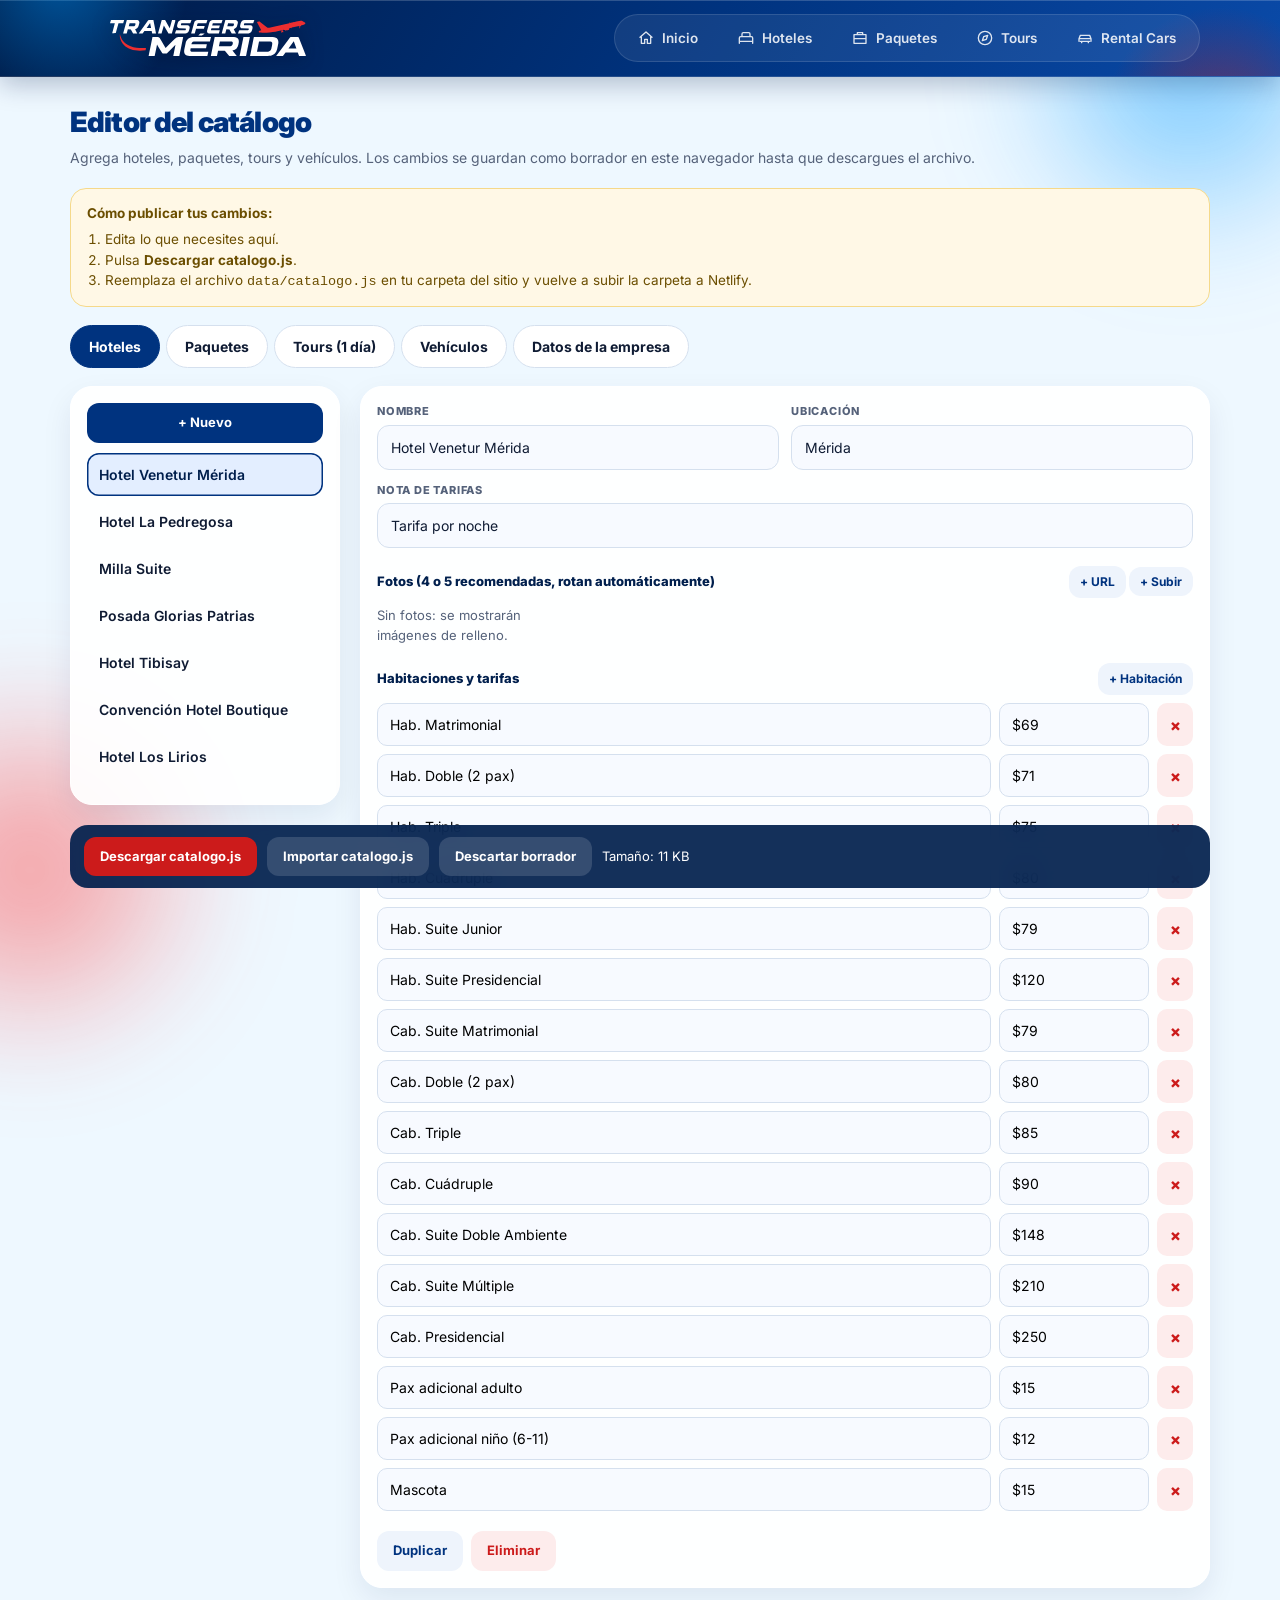
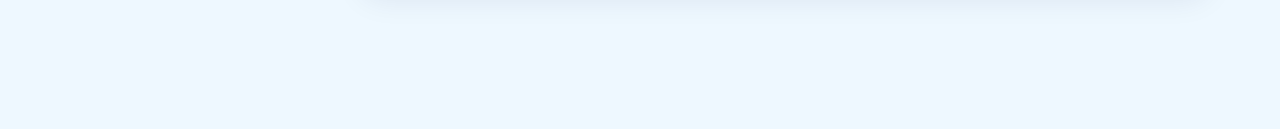
==== admin/index.html @ a08ebf4c "Sitio TransfersMérida" ====
<!doctype html><html lang="es"><head><meta charset="utf-8"><meta name="viewport" content="width=device-width,initial-scale=1"><meta name="robots" content="noindex,nofollow"><title>Editor del catálogo · TransfersMérida</title>
<link href="https://fonts.googleapis.com/css2?family=Inter:wght@400;500;600;700;800;900&display=swap" rel="stylesheet"><link rel="stylesheet" href="../assets/app.css"><link rel="stylesheet" href="../assets/header.css">
<style>
.ad{max-width:1180px;margin:0 auto;padding:24px 20px 60px}
.ad h1{font-size:28px;font-weight:900;letter-spacing:-.03em;color:var(--blue);margin:0 0 4px}.ad .sub{color:var(--desc);margin:0 0 20px;font-size:14px}
.tabs{display:flex;gap:6px;flex-wrap:wrap;margin-bottom:18px}
.tabs button{padding:10px 18px;border-radius:99px;font-weight:700;font-size:14px;background:#fff;border:1.5px solid var(--line);transition:.2s}.tabs button.on{background:var(--blue);color:#fff;border-color:var(--blue)}
.lay{display:grid;grid-template-columns:270px 1fr;gap:20px;align-items:start}
@media(max-width:820px){.lay{grid-template-columns:1fr}}
.pan{background:rgba(255,255,255,.92);border:1px solid #fff;border-radius:22px;padding:16px;box-shadow:0 12px 30px rgba(0,30,80,.08)}
.lst{display:flex;flex-direction:column;gap:4px;max-height:60vh;overflow:auto;margin:10px 0}
.lst button{text-align:left;padding:11px 12px;border-radius:12px;font-weight:600;font-size:14px;transition:.15s}.lst button:hover{background:#eef4fc}.lst button.on{background:#e3eeff;box-shadow:inset 0 0 0 1.5px var(--blue);color:var(--blue-dark)}
.b2{padding:10px 16px;border-radius:12px;font-weight:700;font-size:13px;background:#eef4fc;color:var(--blue);transition:.15s}.b2:hover{background:var(--blue);color:#fff}.b2.pri{background:var(--blue);color:#fff}.b2.pri:hover{background:var(--blue-dark)}.b2.red{background:#fdecec;color:var(--red)}.b2.red:hover{background:var(--red);color:#fff}.b2.sm{padding:7px 11px;font-size:12px}
.f{display:flex;flex-direction:column;gap:5px;margin-bottom:12px}.f label{font-size:11px;font-weight:800;letter-spacing:.8px;text-transform:uppercase;color:var(--desc)}
.f input,.f textarea{font:inherit;font-size:14px;padding:11px 13px;border-radius:12px;border:1.5px solid var(--line);background:#f7faff;color:var(--ink);outline:none;width:100%;transition:.2s}.f input:focus,.f textarea:focus{border-color:var(--blue);background:#fff;box-shadow:0 0 0 4px rgba(0,51,127,.12)}
.two{display:grid;grid-template-columns:1fr 1fr;gap:12px}
.sec{font-size:13px;font-weight:800;color:var(--blue-dark);margin:18px 0 8px;display:flex;justify-content:space-between;align-items:center}
.ph-list{display:grid;grid-template-columns:repeat(auto-fill,minmax(130px,1fr));gap:10px;margin-bottom:10px}
.ph-i{position:relative;aspect-ratio:4/3;border-radius:12px;overflow:hidden;background:#dbe6f5}.ph-i img{width:100%;height:100%;object-fit:cover}
.ph-i .t{position:absolute;inset:auto 0 0;display:flex;justify-content:center;gap:4px;padding:5px;background:linear-gradient(transparent,rgba(0,15,40,.75))}
.ph-i .t button{width:26px;height:26px;border-radius:8px;background:rgba(255,255,255,.9);font-weight:800;font-size:13px}.ph-i .t button:hover{background:var(--red);color:#fff}
.rm{display:grid;grid-template-columns:1fr 150px 36px;gap:8px;margin-bottom:8px}.rm input{font:inherit;font-size:14px;padding:10px 12px;border-radius:10px;border:1.5px solid var(--line);background:#f7faff;outline:none;min-width:0}.rm input:focus{border-color:var(--blue);background:#fff}
.rm button{border-radius:10px;background:#fdecec;color:var(--red);font-weight:800}.rm button:hover{background:var(--red);color:#fff}
.bar{position:sticky;bottom:12px;margin-top:20px;display:flex;gap:10px;flex-wrap:wrap;align-items:center;background:rgba(0,31,77,.92);backdrop-filter:blur(14px);padding:12px 14px;border-radius:18px;color:#fff;font-size:13px;z-index:20}
.bar .b2{background:rgba(255,255,255,.14);color:#fff}.bar .b2:hover{background:#fff;color:var(--blue)}.bar .b2.pri{background:var(--red)}.bar .b2.pri:hover{background:#fff;color:var(--red)}
.help{background:#fff8e6;border:1px solid #f5d98a;border-radius:16px;padding:14px 16px;font-size:13.5px;color:#6b4e00;margin-bottom:18px}.help ol{margin:6px 0 0 18px;padding:0}
.toast{position:fixed;left:50%;bottom:90px;transform:translate(-50%,20px);background:var(--blue-dark);color:#fff;padding:12px 20px;border-radius:14px;font-weight:600;font-size:14px;opacity:0;transition:.3s;z-index:200;pointer-events:none}.toast.on{opacity:1;transform:translate(-50%,0)}
</style></head><body data-page="admin">
<script src="../data/catalogo.js"></script><script src="../assets/header.js"></script><script src="../assets/app.js"></script>
<script>
document.addEventListener("DOMContentLoaded",()=>{
const $=(s,r=document)=>r.querySelector(s),$$=(s,r=document)=>[...r.querySelectorAll(s)];
const esc=s=>String(s==null?"":s).replace(/[&<>"]/g,c=>({'&':'&amp;','<':'&lt;','>':'&gt;','"':'&quot;'}[c]));
document.body.prepend(TM_renderHeader("admin","../"));
let data=JSON.parse(localStorage.getItem("tm_draft")||"null")||JSON.parse(JSON.stringify(TM.D));
data.config=Object.assign({wa:"584125805433",rif:"",rtn:"",ttt:""},data.config||{});
["hoteles","paquetes","tours","autos"].forEach(k=>data[k]=data[k]||[]);
let tab="hoteles",sel=0;const NAMES={hoteles:"Hoteles",paquetes:"Paquetes",tours:"Tours (1 día)",autos:"Vehículos",config:"Datos de la empresa"};
const save=()=>{try{localStorage.setItem("tm_draft",JSON.stringify(data))}catch(e){toast("Borrador demasiado grande para guardarse en el navegador; descarga el archivo.")}};
function toast(t){const e=$(".toast");e.textContent=t;e.classList.add("on");clearTimeout(e._t);e._t=setTimeout(()=>e.classList.remove("on"),2600)}
const root=document.createElement("div");root.className="ad";document.body.append(root);
document.body.insertAdjacentHTML("beforeend",'<div class="toast"></div>');
function draw(){
 root.innerHTML=`<h1>Editor del catálogo</h1><p class="sub">Agrega hoteles, paquetes, tours y vehículos. Los cambios se guardan como borrador en este navegador hasta que descargues el archivo.</p>
 <div class="help"><b>Cómo publicar tus cambios:</b><ol><li>Edita lo que necesites aquí.</li><li>Pulsa <b>Descargar catalogo.js</b>.</li><li>Reemplaza el archivo <code>data/catalogo.js</code> en tu carpeta del sitio y vuelve a subir la carpeta a Netlify.</li></ol></div>
 <div class="tabs">${["hoteles","paquetes","tours","autos","config"].map(k=>`<button data-t="${k}" class="${k===tab?"on":""}">${NAMES[k]}</button>`).join("")}</div><div id="body"></div>
 <div class="bar"><button class="b2 pri" id="dl">Descargar catalogo.js</button><label class="b2" style="cursor:pointer">Importar catalogo.js<input type="file" id="imp" accept=".js,.json" hidden></label><button class="b2" id="rst">Descartar borrador</button><span id="sz"></span></div>`;
 $$(".tabs button").forEach(b=>b.onclick=()=>{tab=b.dataset.t;sel=0;draw()});
 tab==="config"?cfg():list();
 $("#dl").onclick=()=>{const txt="window.TM_DATA = "+JSON.stringify(data,null,1)+";\n";const a=document.createElement("a");a.href=URL.createObjectURL(new Blob([txt],{type:"text/javascript"}));a.download="catalogo.js";a.click();toast("Descargado. Reemplaza data/catalogo.js y sube el sitio.")};
 $("#imp").onchange=e=>{const f=e.target.files[0];if(!f)return;f.text().then(t=>{try{const m=t.match(/=\s*([\s\S]*?);?\s*$/);data=JSON.parse(m[1]);save();draw();toast("Importado")}catch(x){toast("Archivo no válido")}})};
 $("#rst").onclick=()=>{if(confirm("¿Descartar el borrador y volver al catálogo publicado?")){localStorage.removeItem("tm_draft");data=JSON.parse(JSON.stringify(TM.D));data.config=Object.assign({},data.config);draw()}};
 const kb=Math.round(JSON.stringify(data).length/1024);$("#sz").textContent=`Tamaño: ${kb} KB`;
}
function cfg(){
 const c=data.config;data.info=data.info||{};
 $("#body").innerHTML=`<div class="pan"><div class="two"><div class="f"><label>RIF</label><input data-c="rif" value="${esc(c.rif)}"></div><div class="f"><label>Registro Turístico Nacional (RTN)</label><input data-c="rtn" value="${esc(c.rtn)}"></div><div class="f"><label>Licencia de turismo</label><input data-c="ttt" value="${esc(c.ttt)}"></div><div class="f"><label>WhatsApp (con código de país, sin +)</label><input data-c="wa" value="${esc(c.wa)}"></div></div></div>
 ${["paquetes","tours","autos"].map(k=>`<div class="pan" style="margin-top:16px"><div class="sec" style="margin-top:0"><span>Información al pie de ${k==="paquetes"?"Paquetes":k==="tours"?"Tours":"Vehículos"}</span><button class="b2 sm" data-ai="${k}">+ Punto</button></div><div class="f"><label>Título</label><input data-it="${k}" value="${esc((data.info[k]||{}).title)}"></div><div id="inf-${k}"></div></div>`).join("")}`;
 $$("[data-c]").forEach(i=>i.oninput=()=>{c[i.dataset.c]=i.value;save()});
 ["paquetes","tours","autos"].forEach(k=>{data.info[k]=data.info[k]||{eyebrow:"Información",title:"",items:[]};const add=rowsEd($("#inf-"+k),data.info[k].items,["Título","Texto"],true);$(`[data-ai=${k}]`).onclick=add;$(`[data-it=${k}]`).oninput=e=>{data.info[k].title=e.target.value;save()}});
}
function list(){
 const L=data[tab];if(sel>=L.length)sel=Math.max(0,L.length-1);
 $("#body").innerHTML=`<div class="lay"><div class="pan"><button class="b2 pri" id="new" style="width:100%">+ Nuevo</button><div class="lst">${L.map((x,i)=>`<button data-i="${i}" class="${i===sel?"on":""}">${esc(x.name||"(sin nombre)")}</button>`).join("")||'<span style="color:var(--desc);font-size:13px">Aún no hay elementos.</span>'}</div></div><div class="pan" id="ed"></div></div>`;
 $("#new").onclick=()=>{const id="n"+Date.now();L.push(tab==="hoteles"?{id,name:"Nuevo hotel",loc:"Mérida",note:"Tarifa por noche",photos:[],rooms:[["Habitación matrimonial","$00"]]}:tab==="tours"?{id,name:"Nuevo tour",loc:"Mérida · 1 día",sub:"",pp:0,inc:[],photos:[]}:tab==="paquetes"?{id,name:"Nuevo paquete",loc:"3 días · 2 noches",sub:"",inc:[],acts:[],photos:[],matrix:[{hotel:"Hotel",p:[null,null],g3:[null,null],g4:[null,null]}]}:{id,name:"Nuevo vehículo",loc:"",rate:50,regular:60,max:1,inc:[],specs:[["Motor",""]],photos:[]});sel=L.length-1;save();list()};
 $$(".lst button").forEach(b=>b.onclick=()=>{sel=+b.dataset.i;list()});
 if(L[sel])edit(L[sel],L);else $("#ed").innerHTML='<p style="color:var(--desc)">Crea el primer elemento con “+ Nuevo”.</p>';
}
function rowsEd(host,arr,ph,wide){
 const draw=()=>{host.innerHTML=arr.map((r,i)=>`<div class="rm" style="grid-template-columns:${wide?"180px 1fr":"1fr 150px"} 36px"><input data-r="${i}" data-c="0" value="${esc(r[0])}" placeholder="${ph[0]}"><input data-r="${i}" data-c="1" value="${esc(r[1])}" placeholder="${ph[1]}"><button data-d="${i}" title="Quitar">×</button></div>`).join("");
  $$("[data-r]",host).forEach(i=>i.oninput=()=>{arr[+i.dataset.r][+i.dataset.c]=i.value;save()});$$("[data-d]",host).forEach(b=>b.onclick=()=>{arr.splice(+b.dataset.d,1);save();draw()})};
 draw();return()=>{arr.push(["",""]);save();draw()};
}
function edit(it,L){
 const h=tab==="hoteles",t=tab==="paquetes",dt=tab==="tours",a=tab==="autos";
 $("#ed").innerHTML=`<div class="two"><div class="f"><label>Nombre</label><input data-k="name" value="${esc(it.name)}"></div><div class="f"><label>${a?"Tipo / capacidad":t?"Duración":dt?"Lugar / duración":"Ubicación"}</label><input data-k="loc" value="${esc(it.loc)}"></div></div>
 ${h?`<div class="f"><label>Nota de tarifas</label><input data-k="note" value="${esc(it.note)}"></div>`:""}
 ${dt?`<div class="f"><label>Descripción corta</label><input data-k="sub" value="${esc(it.sub)}"></div><div class="f"><label>Precio por persona ($) — solo si no usas tarifas por grupo</label><input data-n="pp" type="number" value="${it.pp||0}"></div><div class="two"><div class="f"><label>Guía exclusivo (+$, 0 = no)</label><input data-n="guide" type="number" value="${it.guide||0}"></div><div class="f"><label>Anticipación mínima (días)</label><input data-n="minDays" type="number" value="${it.minDays||0}"></div></div><div class="f"><label>% de reserva</label><input data-n="deposit" type="number" value="${it.deposit||0}"></div><div class="f"><label>Itinerario (una línea por parada)</label><textarea data-k="acts" rows="4">${esc((it.acts||[]).join("\n"))}</textarea></div><div class="sec"><span>Tarifa total por grupo (personas → $)</span><button class="b2 sm" id="addt">+ Fila</button></div><div id="tl"></div><div class="f"><label>Incluye (una línea por elemento)</label><textarea data-k="inc" rows="4">${esc((it.inc||[]).join("\n"))}</textarea></div>`:""}
 ${t?`<div class="f"><label>Descripción corta</label><input data-k="sub" value="${esc(it.sub)}"></div><div class="f"><label>Incluye (una línea por elemento)</label><textarea data-k="inc" rows="4">${esc((it.inc||[]).join("\n"))}</textarea></div><div class="f"><label>Actividades (una línea por elemento)</label><textarea data-k="acts" rows="4">${esc((it.acts||[]).join("\n"))}</textarea></div>`:""}
 ${a?`<div class="two"><div class="f"><label>Precio promocional por día ($)</label><input data-n="rate" type="number" value="${it.rate||0}"></div><div class="f"><label>Precio regular por día ($, opcional)</label><input data-n="regular" type="number" value="${it.regular||0}"></div></div><div class="f"><label>Unidades disponibles</label><input data-n="max" type="number" min="1" value="${it.max||1}"></div>`:""}
 <div class="sec"><span>Fotos (4 o 5 recomendadas, rotan automáticamente)</span><span><button class="b2 sm" id="addurl">+ URL</button> <label class="b2 sm" style="cursor:pointer">+ Subir<input type="file" id="up" accept="image/*" multiple hidden></label></span></div><div class="ph-list" id="pl"></div>
 ${h?`<div class="sec"><span>Habitaciones y tarifas</span><button class="b2 sm" id="addr">+ Habitación</button></div><div id="rl"></div>`:""}
 ${a?`<div class="sec"><span>Ficha técnica</span><button class="b2 sm" id="addr">+ Dato</button></div><div id="rl"></div>`:""}
 ${t?`<div class="sec"><span>Precios por hotel (USD; deja vacío = “bajo consulta”)</span><button class="b2 sm" id="addm">+ Hotel</button></div><div style="font-size:11.5px;color:var(--desc);margin-bottom:8px">Columnas: 2 pers. baja · 2 pers. alta · 3 pers. baja · 3 pers. alta · 4 pers. baja · 4 pers. alta</div><div id="ml" style="overflow:auto"></div>`:""}
 <div style="display:flex;gap:8px;margin-top:20px"><button class="b2" id="dup">Duplicar</button><button class="b2 red" id="del">Eliminar</button></div>`;
 $$("[data-k]").forEach(i=>i.oninput=()=>{const k=i.dataset.k;it[k]=(k==="inc"||k==="acts")?i.value.split("\n").map(s=>s.trim()).filter(Boolean):i.value;save();if(k==="name")$(".lst .on").textContent=i.value||"(sin nombre)"});
 $$("[data-n]").forEach(i=>i.oninput=()=>{it[i.dataset.n]=parseFloat(i.value)||0;save()});
 const pl=()=>{it.photos=it.photos||[];$("#pl").innerHTML=it.photos.map((p,i)=>`<div class="ph-i"><img src="${esc(p)}" alt=""><div class="t"><button data-m="-1" data-i="${i}" title="Mover">←</button><button data-m="1" data-i="${i}" title="Mover">→</button><button data-x="${i}" title="Quitar">×</button></div></div>`).join("")||'<span style="color:var(--desc);font-size:13px">Sin fotos: se mostrarán imágenes de relleno.</span>';
  $$("[data-m]").forEach(b=>b.onclick=()=>{const i=+b.dataset.i,j=i+ +b.dataset.m;if(j<0||j>=it.photos.length)return;[it.photos[i],it.photos[j]]=[it.photos[j],it.photos[i]];save();pl()});
  $$("[data-x]").forEach(b=>b.onclick=()=>{it.photos.splice(+b.dataset.x,1);save();pl()})};
 pl();
 $("#addurl").onclick=()=>{const u=prompt("Pega la URL de la imagen:");if(u){(it.photos=it.photos||[]).push(u.trim());save();pl()}};
 $("#up").onchange=async e=>{for(const f of e.target.files){const d=await shrink(f);(it.photos=it.photos||[]).push(d)}save();pl();toast("Fotos agregadas (se optimizan a 1200 px)")};
 if(h)$("#addr").onclick=rowsEd($("#rl"),it.rooms,["Habitación","$00"]);
 if(a)$("#addr").onclick=rowsEd($("#rl"),it.specs=it.specs||[],["Dato","Valor"]);
 if(t){const KEYS=[["p",0],["p",1],["g3",0],["g3",1],["g4",0],["g4",1]];
  const ml=()=>{$("#ml").innerHTML='<div style="min-width:640px">'+it.matrix.map((r,i)=>`<div class="rm" style="grid-template-columns:150px repeat(6,62px) 36px"><input data-h="${i}" value="${esc(r.hotel)}" placeholder="Hotel">${KEYS.map(([g,j],n)=>`<input data-v="${i}" data-n="${n}" type="number" value="${(r[g]||[])[j]==null?"":r[g][j]}">`).join("")}<button data-d="${i}">×</button></div>`).join("")+'</div>';
   $$("[data-h]").forEach(x=>x.oninput=()=>{it.matrix[+x.dataset.h].hotel=x.value;save()});
   $$("[data-v]").forEach(x=>x.oninput=()=>{const r=it.matrix[+x.dataset.v],[g,j]=KEYS[+x.dataset.n];r[g]=r[g]||[null,null];r[g][j]=x.value===""?null:parseFloat(x.value);save()});
   $$("#ml [data-d]").forEach(b=>b.onclick=()=>{it.matrix.splice(+b.dataset.d,1);save();ml()})};ml();
  $("#addm").onclick=()=>{it.matrix.push({hotel:"",p:[null,null],g3:[null,null],g4:[null,null]});save();ml()}}
 if(dt){const arr=Object.entries(it.tiers||{}).map(([k,v])=>[k,String(v)]);const sync=()=>{it.tiers={};arr.forEach(([k,v])=>{if(k!==""&&v!=="")it.tiers[k]=parseFloat(v)});save()};const add=rowsEd($("#tl"),arr,["Personas","Precio $"]);const w=add;$("#addt").onclick=()=>{w();};$("#tl").addEventListener("input",sync);$("#tl").addEventListener("click",()=>setTimeout(sync,0))}
 $("#dup").onclick=()=>{const c=JSON.parse(JSON.stringify(it));c.id="n"+Date.now();c.name+=" (copia)";L.splice(sel+1,0,c);sel++;save();list()};
 $("#del").onclick=()=>{if(confirm("¿Eliminar “"+it.name+"”?")){L.splice(sel,1);sel=0;save();list()}};
}
function shrink(f){return new Promise(res=>{const r=new FileReader();r.onload=()=>{const im=new Image();im.onload=()=>{const s=Math.min(1,1200/Math.max(im.width,im.height)),c=document.createElement("canvas");c.width=im.width*s;c.height=im.height*s;c.getContext("2d").drawImage(im,0,0,c.width,c.height);res(c.toDataURL("image/jpeg",.78))};im.src=r.result};r.readAsDataURL(f)})}
draw();
});
</script></body></html>
---- assets/app.css ----
:root{--blue:#00337F;--blue-dark:#001F4D;--blue-mid:#002966;--red:#CC1B1B;--gold:#F5A623;--ink:#0f1b33;--desc:#55627a;--bg:#eef8ff;--line:#d5e0ee;--wa:#1faa59;--r:22px;--ease:cubic-bezier(.22,.8,.24,1)}
*{box-sizing:border-box;-webkit-tap-highlight-color:transparent;scrollbar-width:thin;scrollbar-color:#9db4d6 transparent}
::-webkit-scrollbar{width:8px;height:8px}::-webkit-scrollbar-thumb{background:#9db4d6;border-radius:8px}::-webkit-scrollbar-track{background:transparent}
html,body{margin:0}
body{font-family:'Inter',-apple-system,BlinkMacSystemFont,"Segoe UI",Roboto,Arial,sans-serif;background:var(--bg);color:var(--ink);-webkit-font-smoothing:antialiased;min-height:100vh;overflow-x:hidden;line-height:1.5}
body::before,body::after{content:"";position:fixed;z-index:-1;border-radius:50%;filter:blur(50px);opacity:.55;pointer-events:none}
body::before{width:420px;height:420px;top:-140px;right:-120px;background:radial-gradient(circle,#009aff,transparent 67%)}
body::after{width:420px;height:420px;bottom:-180px;left:-180px;background:radial-gradient(circle,#ff3b3b,transparent 68%)}
.texture{position:fixed;inset:0;z-index:-1;opacity:.1;background-image:radial-gradient(#4f5f71 .55px,transparent .55px);background-size:6px 6px;mix-blend-mode:multiply;pointer-events:none}
button{font:inherit;color:inherit;cursor:pointer;border:0;background:none;padding:0}
:focus-visible{outline:3px solid rgba(0,98,207,.55);outline-offset:2px;border-radius:10px}
/* hero */
main{max-width:1120px;margin:0 auto;padding:28px 20px 72px}
.hero{position:relative;overflow:hidden;border-radius:30px;background:linear-gradient(135deg,var(--blue-dark),var(--blue) 60%,#0a4aa8);color:#fff;padding:52px 28px 46px;text-align:center;box-shadow:0 24px 50px rgba(0,31,77,.28);margin-bottom:30px}
.hero::before{content:"";position:absolute;width:340px;height:340px;right:-80px;top:-120px;border-radius:50%;background:radial-gradient(circle,rgba(0,154,255,.55),transparent 68%)}
.hero::after{content:"";position:absolute;width:320px;height:320px;left:-100px;bottom:-160px;border-radius:50%;background:radial-gradient(circle,rgba(204,27,27,.5),transparent 68%)}
.hero>*{position:relative;z-index:1}
.eyebrow{display:inline-flex;align-items:center;gap:8px;background:var(--red);border:1px solid rgba(255,255,255,.25);color:#fff;font-size:12px;font-weight:700;letter-spacing:1px;text-transform:uppercase;padding:7px 16px;border-radius:999px;margin-bottom:18px;box-shadow:0 4px 14px rgba(204,27,27,.35)}
.hero h1{font-size:clamp(28px,5.2vw,46px);font-weight:900;letter-spacing:-.035em;line-height:1.05;margin:0 0 12px;color:#fff}
.hero p{margin:0 auto;max-width:560px;color:rgba(255,255,255,.88);font-size:16px}
.search{margin:26px auto 0;max-width:420px;position:relative}
.search input{width:100%;font:inherit;font-size:15px;padding:14px 18px 14px 46px;border-radius:16px;border:1px solid rgba(255,255,255,.35);background:rgba(255,255,255,.95);color:var(--ink);outline:none;transition:box-shadow .2s}
.search input:focus{box-shadow:0 0 0 4px rgba(255,255,255,.3)}
.search svg{position:absolute;left:16px;top:50%;transform:translateY(-50%);width:20px;height:20px;stroke:var(--blue);fill:none;stroke-width:2;stroke-linecap:round;stroke-linejoin:round}
/* grid + cards */
.grid{display:grid;grid-template-columns:repeat(auto-fill,minmax(min(100%,310px),1fr));gap:24px}
.card{position:relative;background:rgba(255,255,255,.92);border:1px solid #fff;border-radius:var(--r);overflow:hidden;box-shadow:0 12px 30px rgba(0,30,80,.09);display:flex;flex-direction:column;transition:transform .35s var(--ease),box-shadow .35s var(--ease);animation:cardIn .6s var(--ease) both;animation-delay:var(--d,0ms)}
@keyframes cardIn{from{opacity:0;transform:translateY(14px)}to{opacity:1;transform:none}}
.card:hover{box-shadow:0 20px 44px rgba(0,30,80,.16)}
.slider{position:relative;aspect-ratio:16/10;background:#c8ddf5;overflow:hidden;touch-action:pan-y;user-select:none}
.sl{position:absolute;inset:0;opacity:0;transition:opacity 1s ease;pointer-events:none}.sl.on{opacity:1}
.sl img{width:100%;height:100%;object-fit:cover;display:block}
.ph{width:100%;height:100%;display:grid;place-items:center;color:#fff;position:relative}
.ph svg{width:54px;height:54px;stroke:#fff;fill:none;stroke-width:1.6;stroke-linecap:round;stroke-linejoin:round;opacity:.9}
.ph small{position:absolute;bottom:12px;left:0;right:0;text-align:center;font-size:11px;font-weight:600;letter-spacing:.5px;opacity:.85}
.ph.p0{background:linear-gradient(135deg,#00337F,#2a79d6)}.ph.p1{background:linear-gradient(135deg,#0a4aa8,#009aff)}.ph.p2{background:linear-gradient(135deg,#001F4D,#00337F)}.ph.p3{background:linear-gradient(135deg,#7a1010,#CC1B1B)}
.slider::after{content:"";position:absolute;inset:auto 0 0;height:46%;background:linear-gradient(transparent,rgba(0,15,40,.55));pointer-events:none}
.dots{position:absolute;bottom:12px;left:0;right:0;display:flex;justify-content:center;gap:6px;z-index:3}
.dots button{width:7px;height:7px;border-radius:99px;background:rgba(255,255,255,.55);transition:width .35s var(--ease),background .3s}
.dots button.on{width:20px;background:#fff}
.arw{position:absolute;top:50%;transform:translateY(-50%);width:36px;height:36px;border-radius:50%;background:rgba(0,20,50,.45);backdrop-filter:blur(8px);display:grid;place-items:center;z-index:3;opacity:0;transition:opacity .25s,background .2s}
.arw:hover{background:rgba(0,20,50,.7)}.slider:hover .arw{opacity:1}.arw.l{left:10px}.arw.r{right:10px}
.arw svg{width:18px;height:18px;stroke:#fff;fill:none;stroke-width:2.4;stroke-linecap:round;stroke-linejoin:round}
.badge{position:absolute;top:12px;left:12px;z-index:3;background:var(--red);color:#fff;font-size:12px;font-weight:800;padding:6px 12px;border-radius:99px;box-shadow:0 4px 12px rgba(204,27,27,.4)}
.body{padding:20px 20px 22px;display:flex;flex-direction:column;gap:14px;flex:1}
.loc{font-size:11px;font-weight:800;letter-spacing:1.2px;text-transform:uppercase;color:var(--red)}
.card h2{font-size:22px;font-weight:800;letter-spacing:-.025em;margin:2px 0 0;color:var(--blue-dark);line-height:1.15}
.note{font-size:12.5px;color:var(--desc)}
.rows{display:flex;flex-direction:column}
.row{display:flex;justify-content:space-between;align-items:center;gap:12px;padding:10px 12px;border-radius:12px;font-size:14px;text-align:left;width:100%;transition:background .2s,box-shadow .2s}
.row+.row{margin-top:2px}
.row:hover{background:#eef4fc}
.row b{color:var(--blue);font-weight:800;white-space:nowrap}
.row.sel{background:#e3eeff;box-shadow:inset 0 0 0 1.5px var(--blue)}
.row.sel span::before{content:"";display:inline-block;width:8px;height:8px;border-radius:50%;background:var(--red);margin-right:8px}
.more{display:grid;grid-template-rows:0fr;transition:grid-template-rows .45s var(--ease)}.more.open{grid-template-rows:1fr}.more>div{overflow:hidden}
.toggle{align-self:flex-start;color:var(--red);font-weight:700;font-size:13px;padding:6px 10px;margin-left:2px;border-radius:10px;display:flex;gap:6px;align-items:center}
.toggle:hover{background:#fdecec}.toggle svg{width:14px;height:14px;stroke:currentColor;fill:none;stroke-width:2.6;transition:transform .35s var(--ease)}.toggle.open svg{transform:rotate(180deg)}
.price{font-size:26px;font-weight:900;color:var(--blue);letter-spacing:-.03em}
.tags{display:flex;flex-wrap:wrap;gap:6px}.tags span{background:#e8f0fb;color:var(--blue);font-size:12px;font-weight:600;padding:6px 11px;border-radius:99px}
/* custom fields */
.flds{display:grid;grid-template-columns:1fr 1fr;gap:8px;margin-top:auto;padding-top:4px}
.fld{background:#f3f7fc;border:1.5px solid var(--line);border-radius:14px;padding:9px 12px;text-align:left;display:flex;flex-direction:column;gap:1px;transition:border-color .2s,background .2s,box-shadow .2s;min-height:54px}
.fld:hover{background:#fff;border-color:#9db4d6}.fld.act{background:#fff;border-color:var(--blue);box-shadow:0 0 0 4px rgba(0,51,127,.12)}
.fld.err{border-color:var(--red);animation:shake .4s}
.fld label,.fld .lb{font-size:10.5px;font-weight:800;letter-spacing:.8px;text-transform:uppercase;color:var(--desc);pointer-events:none}
.fld .v{font-size:14.5px;font-weight:700;color:var(--ink)}.fld .v.empty{color:#8b97ab;font-weight:600}
.stp{cursor:default;justify-content:center}
.stp .ct{display:flex;align-items:center;justify-content:space-between}
.stp .ct button{width:30px;height:30px;border-radius:50%;background:#fff;border:1.5px solid var(--line);display:grid;place-items:center;transition:background .15s,transform .1s,border-color .2s}
.stp .ct button:hover{background:var(--blue);border-color:var(--blue)}.stp .ct button:hover svg{stroke:#fff}.stp .ct button:active{transform:scale(.88)}
.stp svg{width:14px;height:14px;stroke:var(--blue);fill:none;stroke-width:2.6;stroke-linecap:round}
.stp .n{font-size:16px;font-weight:800;min-width:24px;text-align:center}
.nts{grid-column:1/-1;font-size:12.5px;color:var(--blue);font-weight:700;margin:-2px 2px 0;min-height:0}
@keyframes shake{25%{transform:translateX(-4px)}75%{transform:translateX(4px)}}
.btn{display:flex;align-items:center;justify-content:center;gap:10px;background:var(--wa);color:#fff;font-weight:700;font-size:15px;padding:15px;border-radius:15px;box-shadow:0 8px 18px rgba(31,170,89,.32);transition:transform .12s,box-shadow .2s,filter .2s;width:100%}
.btn:hover{filter:brightness(1.06);box-shadow:0 10px 22px rgba(31,170,89,.4)}.btn:active{transform:scale(.97)}
.btn svg{width:20px;height:20px;fill:#fff}
.empty-msg{grid-column:1/-1;text-align:center;color:var(--desc);padding:40px}
/* datepicker */
.scrim{position:fixed;inset:0;background:rgba(0,15,40,.4);backdrop-filter:blur(3px);z-index:90;opacity:0;pointer-events:none;transition:opacity .25s}.scrim.on{opacity:1;pointer-events:auto}
.dp{position:fixed;z-index:100;width:326px;max-width:calc(100vw - 20px);background:rgba(255,255,255,.97);backdrop-filter:blur(20px);border-radius:22px;box-shadow:0 24px 60px rgba(0,20,60,.3),0 0 0 1px rgba(0,51,127,.08);padding:16px;opacity:0;transform:translateY(8px) scale(.97);transform-origin:top left;pointer-events:none;transition:opacity .22s,transform .3s var(--ease)}
.dp.on{opacity:1;transform:none;pointer-events:auto}
.dp-h{display:flex;align-items:center;justify-content:space-between;margin-bottom:10px}
.dp-h strong{font-size:15px;font-weight:800;text-transform:capitalize;letter-spacing:-.01em;color:var(--blue-dark)}
.dp-h button{width:34px;height:34px;border-radius:50%;display:grid;place-items:center;background:#eef4fc;transition:background .2s}.dp-h button:hover{background:var(--blue)}.dp-h button:hover svg{stroke:#fff}.dp-h button:disabled{opacity:.3;pointer-events:none}
.dp-h svg{width:16px;height:16px;stroke:var(--blue);fill:none;stroke-width:2.6;stroke-linecap:round;stroke-linejoin:round}
.dp-g{display:grid;grid-template-columns:repeat(7,1fr);row-gap:2px}
.dp-g .wd{font-size:11px;font-weight:700;color:var(--desc);text-align:center;padding:6px 0}
.dp-g button{height:40px;font-size:14px;font-weight:600;position:relative;transition:background .15s,color .15s;border-radius:0;z-index:0}
.dp-g button::before{content:"";position:absolute;inset:2px;border-radius:50%;z-index:-1;transition:background .15s}
.dp-g button:hover:not(:disabled)::before{background:#e3eeff}
.dp-g button:disabled{color:#c2cbd8;cursor:not-allowed}
.dp-g button.today{color:var(--red);font-weight:800}
.dp-g button.rng{background:#e3eeff}
.dp-g button.s,.dp-g button.e{color:#fff;font-weight:800}.dp-g button.s::before,.dp-g button.e::before{background:var(--blue)}
.dp-g button.s.rng2{background:linear-gradient(90deg,transparent 50%,#e3eeff 50%)}.dp-g button.e.rng2{background:linear-gradient(270deg,transparent 50%,#e3eeff 50%)}
.dp-f{display:flex;align-items:center;justify-content:space-between;gap:10px;margin-top:12px;padding-top:12px;border-top:1px solid var(--line)}
.dp-f span{font-size:12.5px;color:var(--desc);font-weight:600}
.dp-f .acts{display:flex;gap:8px}
.dp-f button{font-size:13px;font-weight:700;padding:9px 16px;border-radius:12px}
.dp-f .clr{color:var(--desc)}.dp-f .clr:hover{background:#eef4fc}.dp-f .ok{background:var(--blue);color:#fff}.dp-f .ok:hover{background:var(--blue-dark)}
@media(max-width:640px){.dp{left:0!important;right:0;bottom:0;top:auto!important;width:100%;max-width:none;border-radius:26px 26px 0 0;padding:20px 18px calc(20px + env(safe-area-inset-bottom));transform:translateY(100%);transform-origin:bottom}.dp.on{transform:none}.dp-g button{height:44px}.hero{padding:40px 20px 36px;border-radius:24px}.grid{grid-template-columns:1fr}}
@media(prefers-reduced-transparency:reduce){.dp{backdrop-filter:none;background:#001f4d}.dp{background:#fff}}

/* alineación y componentes nuevos */
.eyebrow,.badge,.toggle,.btn,.tags span{line-height:1.2}
.badge{display:inline-flex;align-items:center}
.slider[data-n="1"] .dots,.slider[data-n="1"] .arw{display:none}
.price s{font-size:16px;font-weight:600;color:#8b97ab;margin-right:8px;letter-spacing:0}
.price small{font-size:13px;font-weight:600;color:var(--desc);letter-spacing:0}
.save{display:inline-block;align-self:flex-start;background:#e6f6ec;color:#12733d;font-weight:700;font-size:12.5px;padding:5px 11px;border-radius:99px;margin-top:-6px}
.specs{display:grid;grid-template-columns:1fr 1fr;gap:6px}
.specs div{background:#f3f7fc;border-radius:12px;padding:9px 12px;display:flex;flex-direction:column;gap:1px}
.specs span{font-size:10.5px;font-weight:800;letter-spacing:.8px;text-transform:uppercase;color:var(--desc)}.specs b{font-size:13.5px;color:var(--blue-dark);font-weight:700}
.chks{list-style:none;margin:0;padding:0;display:flex;flex-direction:column;gap:8px;font-size:14px}
.chks li{display:flex;gap:10px;align-items:flex-start}.chks li svg{flex:none;width:18px;height:18px;margin-top:1px;padding:3px;border-radius:50%;background:#e3eeff;stroke:var(--blue);fill:none;stroke-width:3.4;stroke-linecap:round;stroke-linejoin:round}
.acts-t{font-size:11px;font-weight:800;letter-spacing:1px;text-transform:uppercase;color:var(--red);margin:6px 0 8px}
.chks.acts{padding-bottom:6px}
.seg{display:grid;grid-template-columns:1fr 1fr;gap:4px;background:#e8eef7;border-radius:14px;padding:4px}
.seg button{padding:10px 8px;border-radius:11px;font-size:13px;font-weight:700;color:var(--desc);transition:background .25s,color .25s,box-shadow .25s}
.seg button.on{background:#fff;color:var(--blue);box-shadow:0 2px 8px rgba(0,30,80,.14)}
.fld.dd{cursor:pointer}.fld.dd::after{content:"";position:absolute;right:14px;top:50%;width:8px;height:8px;margin-top:-6px;border-right:2px solid var(--blue);border-bottom:2px solid var(--blue);transform:rotate(45deg);transition:transform .25s}
.fld.dd{position:relative;padding-right:34px}.fld.dd.act::after{transform:rotate(-135deg);margin-top:-2px}
.est{background:linear-gradient(135deg,#eef4fc,#e3eeff);border:1px solid #d3e2f7;border-radius:16px;padding:14px 16px;display:flex;flex-direction:column;gap:2px;min-height:64px;justify-content:center}
.est-empty{font-size:13px;color:var(--desc);font-weight:600;text-align:center}
.est-l{font-size:11px;font-weight:800;letter-spacing:.8px;text-transform:uppercase;color:var(--desc)}
.est-v{font-size:30px;font-weight:900;letter-spacing:-.03em;color:var(--blue);line-height:1.1}
.est-s{font-size:12.5px;color:var(--desc);font-weight:600}.est-s b{color:var(--red)}.est s{opacity:.7}
.chk{display:flex;align-items:center;gap:12px;font-size:13.5px;font-weight:600;color:var(--ink);cursor:pointer;padding:10px 12px;border-radius:14px;background:#f3f7fc;border:1.5px solid transparent;transition:background .2s,border-color .2s;user-select:none}
.chk:hover{background:#eaf1fb}.chk:has(input:checked){background:#e6f6ec;border-color:#9bd9b4}.chk:has(input:focus-visible){outline:3px solid rgba(0,98,207,.55);outline-offset:2px}
.chk input{position:absolute;opacity:0;pointer-events:none}
.chk .box{flex:none;width:22px;height:22px;border-radius:7px;border:2px solid #9db4d6;background:#fff;display:grid;place-items:center;transition:background .2s,border-color .2s,transform .2s var(--ease)}
.chk .box svg{width:14px;height:14px;stroke:#fff;fill:none;stroke-width:3.6;stroke-linecap:round;stroke-linejoin:round;transform:scale(0);transition:transform .25s var(--ease)}
.chk input:checked+.box{background:#1faa59;border-color:#1faa59;transform:scale(1.06)}.chk input:checked+.box svg{transform:scale(1)}
.ddp{position:fixed;z-index:100;max-height:300px;overflow:auto;background:rgba(255,255,255,.98);backdrop-filter:blur(20px);border-radius:16px;padding:6px;box-shadow:0 20px 50px rgba(0,20,60,.28),0 0 0 1px rgba(0,51,127,.08);opacity:0;pointer-events:none;transform:translateY(6px) scale(.98);transition:opacity .2s,transform .28s var(--ease)}
.ddp.on{opacity:1;pointer-events:auto;transform:none}
.ddi{display:flex;width:100%;justify-content:space-between;align-items:center;gap:10px;padding:12px 14px;border-radius:11px;font-size:14px;font-weight:600;text-align:left;transition:background .15s}.ddi:hover{background:#eef4fc}
.ddi svg{width:16px;height:16px;stroke:var(--red);fill:none;stroke-width:3;stroke-linecap:round;stroke-linejoin:round;opacity:0}.ddi.sel{color:var(--blue);font-weight:800}.ddi.sel svg{opacity:1}
@media(max-width:640px){.ddp{left:0!important;right:0;bottom:0;top:auto!important;width:100%!important;max-height:60vh;border-radius:24px 24px 0 0;padding:12px 12px calc(14px + env(safe-area-inset-bottom));transform:translateY(100%)}.ddp.on{transform:none}.ddi{padding:15px 14px}}
.info{margin-top:44px}.info-h{text-align:center;margin-bottom:22px}.info-h h2{font-size:clamp(22px,4vw,32px);font-weight:900;letter-spacing:-.03em;color:var(--blue);margin:0 0 6px}.info-h p{color:var(--desc);margin:0 auto;max-width:560px}
.info-g{display:grid;grid-template-columns:repeat(auto-fill,minmax(270px,1fr));gap:14px}
.info-c{background:rgba(255,255,255,.9);border:1px solid #fff;border-radius:18px;padding:18px 20px;box-shadow:0 8px 22px rgba(0,30,80,.07);border-left:4px solid var(--red)}
.info-c h3{margin:0 0 6px;font-size:15px;font-weight:800;color:var(--blue-dark)}.info-c p{margin:0;font-size:13.5px;color:var(--desc);line-height:1.55}

.soon{grid-column:1/-1;text-align:center;background:rgba(255,255,255,.9);border:1px solid #fff;border-radius:24px;padding:48px 24px;box-shadow:0 12px 30px rgba(0,30,80,.09)}.soon h2{font-size:28px;font-weight:900;letter-spacing:-.03em;color:var(--blue);margin:0 0 8px}.soon p{color:var(--desc);margin:0 auto 22px;max-width:420px}

/* diseño adaptable según la cantidad de elementos (imágenes 4:5 vertical, 1080×1350) */
.grid.duo{grid-template-columns:repeat(2,minmax(0,1fr))}
.grid.solo{grid-template-columns:minmax(0,1fr);justify-items:center}
.grid.solo .card{flex-direction:row;align-items:stretch;width:100%;max-width:1040px}
.grid.solo .media{flex:0 0 44%;display:flex;min-width:0}
.grid.solo .slider{flex:1;aspect-ratio:auto;min-height:100%;min-width:0}
.grid.solo .body{flex:1;min-width:0;padding:32px 36px;gap:16px;justify-content:center}
.grid.solo .card h2{font-size:30px;letter-spacing:-.035em}
.grid.solo .price{font-size:36px}
.grid.solo .chks{font-size:14.5px;display:grid;grid-template-columns:1fr 1fr;gap:10px 16px}
.grid.solo .more .chks.acts{grid-template-columns:1fr}
.grid.solo .est-v{font-size:34px}
.grid.solo .badge{font-size:14px;padding:8px 16px;top:18px;left:18px}
@media(max-width:860px){.grid.solo .card{flex-direction:column;align-items:stretch;max-width:460px}.grid.solo .media{flex:none;width:100%;display:block}.grid.solo .slider{flex:none;aspect-ratio:16/10;min-height:0}body[data-page=tours] .grid.solo .slider{aspect-ratio:4/5}.grid.solo .body{padding:22px 20px}.grid.solo .chks{grid-template-columns:1fr}.grid.solo .card h2{font-size:26px}.grid.solo .price{font-size:30px}}
@media(max-width:700px){.grid.duo{grid-template-columns:minmax(0,1fr)}body[data-page=tours] .grid .card{max-width:460px;width:100%;margin:0 auto}}
/* Tours: imágenes verticales 4:5 (1080×1350) */
body[data-page=tours] .slider{aspect-ratio:4/5}
body[data-page=tours] .grid.solo .slider{aspect-ratio:auto}
@media(max-width:860px){body[data-page=tours] .grid.solo .slider{aspect-ratio:4/5}}
.card,.body,.flds{min-width:0}
---- assets/header.css ----
/* TransfersMérida · cabecera compartida (autocontenida) */
.hdr{position:relative;z-index:60;padding:0;font-family:'Inter',-apple-system,BlinkMacSystemFont,"Segoe UI",Roboto,Arial,sans-serif}
.hdr *{box-sizing:border-box}
.hdr-in{width:100%;margin:0;padding:14px max(20px,calc((100% - 1120px)/2)) 14px max(44px,calc((100% - 1120px)/2 + 24px));display:flex;align-items:center;justify-content:space-between;gap:24px;border-radius:0;position:relative;overflow:hidden;
 background:linear-gradient(120deg,#001a45,#00337F 55%,#0a4aa8);border:0;border-bottom:1px solid rgba(255,255,255,.14);box-shadow:0 8px 24px rgba(0,25,70,.25),inset 0 1px 0 rgba(255,255,255,.18)}
.hdr-in::before{content:"";position:absolute;width:260px;height:260px;left:-70px;top:-150px;border-radius:50%;background:radial-gradient(circle,rgba(0,154,255,.45),transparent 70%);pointer-events:none}
.hdr-in::after{content:"";position:absolute;width:240px;height:240px;right:-60px;bottom:-170px;border-radius:50%;background:radial-gradient(circle,rgba(204,27,27,.5),transparent 70%);pointer-events:none}
.hdr-in>*{position:relative;z-index:1}
.hdr .sheen{position:absolute;top:0;bottom:0;left:0;width:34%;z-index:3;pointer-events:none;background:linear-gradient(105deg,transparent,rgba(255,255,255,.16) 45%,rgba(255,255,255,.34) 50%,rgba(255,255,255,.16) 55%,transparent);transform:translateX(-120%) skewX(-18deg);animation:hdrSheen 7s ease-in-out infinite}
@keyframes hdrSheen{0%,58%{transform:translateX(-120%) skewX(-18deg)}88%,100%{transform:translateX(320%) skewX(-18deg)}}
.hdr .logo{display:block;padding:4px 6px;animation:hdrFloat 7s ease-in-out infinite;transform-origin:center}
.hdr .logo img{height:36px;width:auto;display:block;filter:drop-shadow(0 4px 10px rgba(0,10,40,.45))}
@keyframes hdrFloat{0%,50%,100%{transform:translateY(0) rotate(0)}62%{transform:translateY(-4px) rotate(-.6deg) scale(1.02)}76%{transform:translateY(1px)}86%{transform:translateY(-1px)}}
.hdr .menu{align-items:center;display:flex;gap:4px;overflow-x:auto;scrollbar-width:none;padding:5px;border-radius:999px;background:rgba(255,255,255,.07);border:1px solid rgba(255,255,255,.12)}.hdr .menu::-webkit-scrollbar{display:none}
.hdr .menu a{flex:0 0 auto;justify-content:center;display:inline-flex;align-items:center;text-align:center;gap:8px;color:rgba(255,255,255,.86);text-decoration:none;font-size:13.5px;font-weight:600;line-height:1.2;padding:10px 18px;border-radius:999px;white-space:nowrap;position:relative;overflow:hidden;transition:background .25s,color .25s,transform .3s cubic-bezier(.22,.8,.24,1);opacity:0;animation:hdrIn .6s cubic-bezier(.22,.8,.24,1) forwards;animation-delay:calc(var(--i)*70ms + 150ms)}
.hdr .menu a svg{flex:none;width:16px;height:16px;stroke:currentColor;fill:none;stroke-width:2;stroke-linecap:round;stroke-linejoin:round;transition:transform .35s cubic-bezier(.22,.8,.24,1)}
.hdr .menu a::after{content:"";position:absolute;inset:0;background:linear-gradient(105deg,transparent 35%,rgba(255,255,255,.35) 50%,transparent 65%);transform:translateX(-130%);transition:transform .7s cubic-bezier(.22,.8,.24,1)}
.hdr .menu a:hover{background:rgba(255,255,255,.14);color:#fff;transform:translateY(-2px)}.hdr .menu a:hover::after{transform:translateX(130%)}.hdr .menu a:hover svg{transform:scale(1.18) rotate(-6deg)}
.hdr .menu a:active{transform:scale(.96)}
.hdr .menu a[aria-current=page]{background:linear-gradient(135deg,#e02525,#CC1B1B);color:#fff;box-shadow:0 6px 18px rgba(204,27,27,.5),inset 0 1px 0 rgba(255,255,255,.3);animation:hdrIn .6s cubic-bezier(.22,.8,.24,1) forwards,hdrPulse 4.5s ease-in-out infinite;animation-delay:calc(var(--i)*70ms + 150ms),1.5s}
@keyframes hdrIn{from{opacity:0;transform:translateY(-8px)}to{opacity:1;transform:none}}
@keyframes hdrPulse{0%,70%,100%{box-shadow:0 6px 18px rgba(204,27,27,.5),inset 0 1px 0 rgba(255,255,255,.3)}85%{box-shadow:0 6px 26px rgba(255,70,70,.85),0 0 0 6px rgba(204,27,27,.18),inset 0 1px 0 rgba(255,255,255,.3)}}
@media(max-width:700px){.hdr-in{flex-direction:column;align-items:center;padding:14px 16px;gap:10px;border-radius:0}.hdr .logo img{height:32px}.hdr .menu{max-width:100%}.hdr .menu a{padding:9px 14px}}
@media(max-width:520px){.hdr .menu{width:100%;justify-content:flex-start;gap:2px}.hdr .menu a{padding:9px 12px;font-size:12.5px;gap:0}.hdr .menu a svg{display:none}.hdr .menu a:first-child{margin-left:auto}.hdr .menu a:last-child{margin-right:auto}}
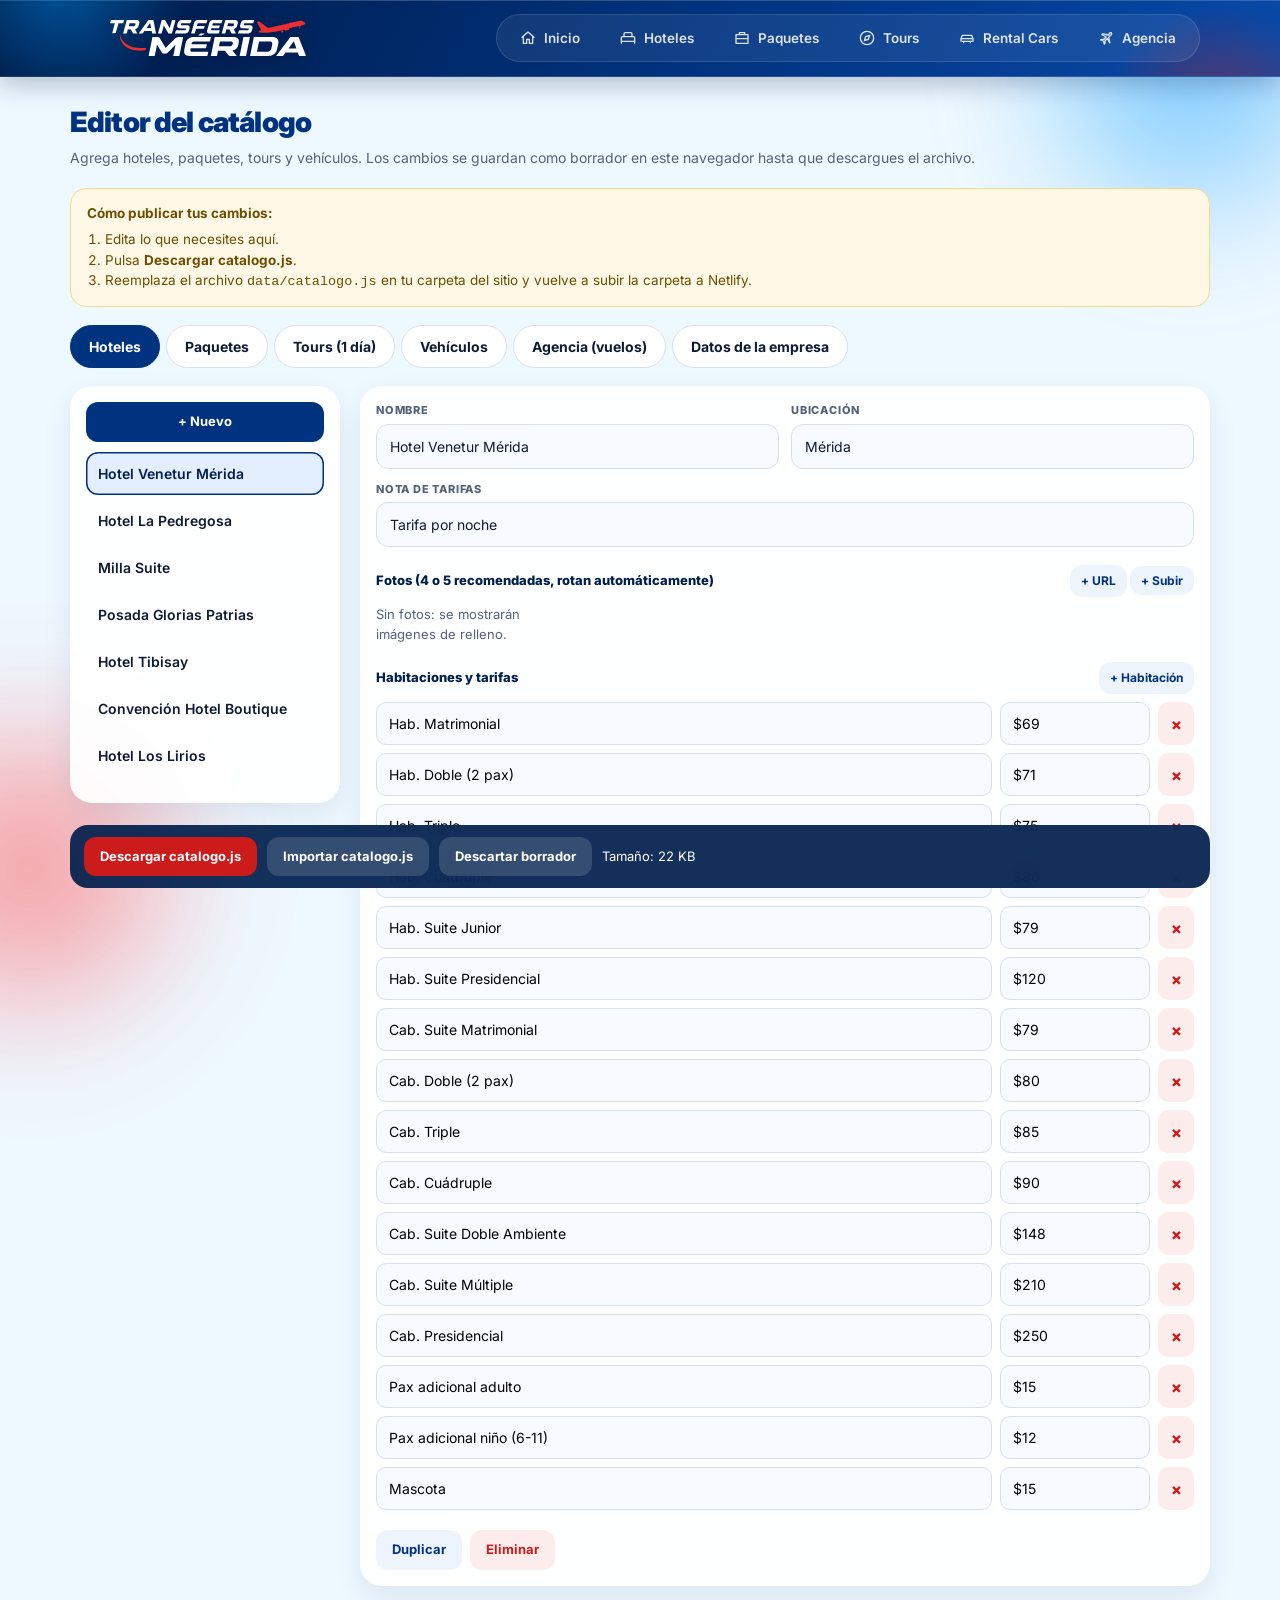
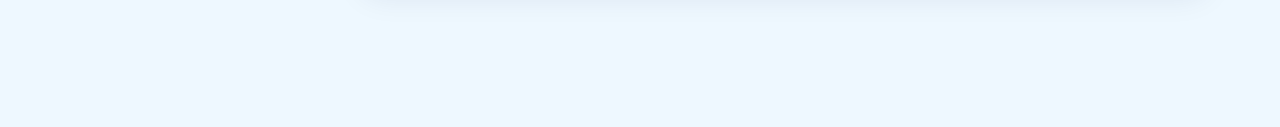
==== commit 610f7dc3: "Sin footer en landing, bordes y admin agencia" ====
--- a/admin/index.html
+++ b/admin/index.html
@@ -7,7 +7,7 @@
 .tabs button{padding:10px 18px;border-radius:99px;font-weight:700;font-size:14px;background:#fff;border:1.5px solid var(--line);transition:.2s}.tabs button.on{background:var(--blue);color:#fff;border-color:var(--blue)}
 .lay{display:grid;grid-template-columns:270px 1fr;gap:20px;align-items:start}
 @media(max-width:820px){.lay{grid-template-columns:1fr}}
-.pan{background:rgba(255,255,255,.92);border:1px solid #fff;border-radius:22px;padding:16px;box-shadow:0 12px 30px rgba(0,30,80,.08)}
+.pan{background:rgba(255,255,255,.92);border:0;border-radius:22px;padding:16px;box-shadow:0 12px 30px rgba(0,30,80,.08)}
 .lst{display:flex;flex-direction:column;gap:4px;max-height:60vh;overflow:auto;margin:10px 0}
 .lst button{text-align:left;padding:11px 12px;border-radius:12px;font-weight:600;font-size:14px;transition:.15s}.lst button:hover{background:#eef4fc}.lst button.on{background:#e3eeff;box-shadow:inset 0 0 0 1.5px var(--blue);color:var(--blue-dark)}
 .b2{padding:10px 16px;border-radius:12px;font-weight:700;font-size:13px;background:#eef4fc;color:var(--blue);transition:.15s}.b2:hover{background:var(--blue);color:#fff}.b2.pri{background:var(--blue);color:#fff}.b2.pri:hover{background:var(--blue-dark)}.b2.red{background:#fdecec;color:var(--red)}.b2.red:hover{background:var(--red);color:#fff}.b2.sm{padding:7px 11px;font-size:12px}
@@ -35,7 +35,8 @@
 let data=JSON.parse(localStorage.getItem("tm_draft")||"null")||JSON.parse(JSON.stringify(TM.D));
 data.config=Object.assign({wa:"584125805433",rif:"",rtn:"",ttt:""},data.config||{});
 ["hoteles","paquetes","tours","autos"].forEach(k=>data[k]=data[k]||[]);
-let tab="hoteles",sel=0;const NAMES={hoteles:"Hoteles",paquetes:"Paquetes",tours:"Tours (1 día)",autos:"Vehículos",config:"Datos de la empresa"};
+data.agencia=data.agencia||{schedule:[],conditions:[]};data.agencia.schedule=data.agencia.schedule||[];data.agencia.conditions=data.agencia.conditions||[];
+let tab="hoteles",sel=0;const NAMES={hoteles:"Hoteles",paquetes:"Paquetes",tours:"Tours (1 día)",autos:"Vehículos",agencia:"Agencia (vuelos)",config:"Datos de la empresa"};
 const save=()=>{try{localStorage.setItem("tm_draft",JSON.stringify(data))}catch(e){toast("Borrador demasiado grande para guardarse en el navegador; descarga el archivo.")}};
 function toast(t){const e=$(".toast");e.textContent=t;e.classList.add("on");clearTimeout(e._t);e._t=setTimeout(()=>e.classList.remove("on"),2600)}
 const root=document.createElement("div");root.className="ad";document.body.append(root);
@@ -43,10 +44,10 @@
 function draw(){
  root.innerHTML=`<h1>Editor del catálogo</h1><p class="sub">Agrega hoteles, paquetes, tours y vehículos. Los cambios se guardan como borrador en este navegador hasta que descargues el archivo.</p>
  <div class="help"><b>Cómo publicar tus cambios:</b><ol><li>Edita lo que necesites aquí.</li><li>Pulsa <b>Descargar catalogo.js</b>.</li><li>Reemplaza el archivo <code>data/catalogo.js</code> en tu carpeta del sitio y vuelve a subir la carpeta a Netlify.</li></ol></div>
- <div class="tabs">${["hoteles","paquetes","tours","autos","config"].map(k=>`<button data-t="${k}" class="${k===tab?"on":""}">${NAMES[k]}</button>`).join("")}</div><div id="body"></div>
+ <div class="tabs">${["hoteles","paquetes","tours","autos","agencia","config"].map(k=>`<button data-t="${k}" class="${k===tab?"on":""}">${NAMES[k]}</button>`).join("")}</div><div id="body"></div>
  <div class="bar"><button class="b2 pri" id="dl">Descargar catalogo.js</button><label class="b2" style="cursor:pointer">Importar catalogo.js<input type="file" id="imp" accept=".js,.json" hidden></label><button class="b2" id="rst">Descartar borrador</button><span id="sz"></span></div>`;
  $$(".tabs button").forEach(b=>b.onclick=()=>{tab=b.dataset.t;sel=0;draw()});
- tab==="config"?cfg():list();
+ tab==="config"?cfg():tab==="agencia"?ag():list();
  $("#dl").onclick=()=>{const txt="window.TM_DATA = "+JSON.stringify(data,null,1)+";\n";const a=document.createElement("a");a.href=URL.createObjectURL(new Blob([txt],{type:"text/javascript"}));a.download="catalogo.js";a.click();toast("Descargado. Reemplaza data/catalogo.js y sube el sitio.")};
  $("#imp").onchange=e=>{const f=e.target.files[0];if(!f)return;f.text().then(t=>{try{const m=t.match(/=\s*([\s\S]*?);?\s*$/);data=JSON.parse(m[1]);save();draw();toast("Importado")}catch(x){toast("Archivo no válido")}})};
  $("#rst").onclick=()=>{if(confirm("¿Descartar el borrador y volver al catálogo publicado?")){localStorage.removeItem("tm_draft");data=JSON.parse(JSON.stringify(TM.D));data.config=Object.assign({},data.config);draw()}};
@@ -58,6 +59,22 @@
  ${["paquetes","tours","autos"].map(k=>`<div class="pan" style="margin-top:16px"><div class="sec" style="margin-top:0"><span>Información al pie de ${k==="paquetes"?"Paquetes":k==="tours"?"Tours":"Vehículos"}</span><button class="b2 sm" data-ai="${k}">+ Punto</button></div><div class="f"><label>Título</label><input data-it="${k}" value="${esc((data.info[k]||{}).title)}"></div><div id="inf-${k}"></div></div>`).join("")}`;
  $$("[data-c]").forEach(i=>i.oninput=()=>{c[i.dataset.c]=i.value;save()});
  ["paquetes","tours","autos"].forEach(k=>{data.info[k]=data.info[k]||{eyebrow:"Información",title:"",items:[]};const add=rowsEd($("#inf-"+k),data.info[k].items,["Título","Texto"],true);$(`[data-ai=${k}]`).onclick=add;$(`[data-it=${k}]`).oninput=e=>{data.info[k].title=e.target.value;save()}});
+}
+function ag(){
+ const A=data.agencia,DAYS=["Lunes","Martes","Miércoles","Jueves","Viernes","Sábado","Domingo"];
+ $("#body").innerHTML=`<div class="pan"><div class="sec" style="margin-top:0"><span>Frecuencias desde/hacia El Vigía</span><button class="b2 sm" id="addf">+ Vuelo</button></div>
+ <p style="font-size:13px;color:var(--desc);margin:0 0 10px">Una fila por vuelo y por día de la semana. Las rutas que no estén aquí quedan libres para cotizar. Código = 3 letras del aeropuerto (CCS, PMV, BLA, PZO…). Ida = hora de salida desde El Vigía; Regreso = hora de salida desde el destino.</p><div id="sch"></div></div>
+ <div class="pan" style="margin-top:16px"><div class="sec" style="margin-top:0"><span>Condiciones por aerolínea</span><button class="b2 sm" id="addc">+ Aerolínea</button></div><div id="cnd"></div></div>`;
+ const dS=()=>{$("#sch").innerHTML=A.schedule.map((f,i)=>`<div class="rm" style="grid-template-columns:70px 1fr 120px 100px 100px 36px"><input data-s="${i}" data-k="code" value="${esc(f.code)}" placeholder="Código" maxlength="3" style="text-transform:uppercase"><input data-s="${i}" data-k="airline" value="${esc(f.airline)}" placeholder="Aerolínea"><select data-s="${i}" data-k="day" style="font:inherit;font-size:14px;border-radius:10px;border:1.5px solid var(--line);background:#f7faff;padding:8px">${DAYS.map((d,n)=>`<option value="${n}" ${+f.day===n?"selected":""}>${d}</option>`).join("")}</select><input data-s="${i}" data-k="out" value="${esc(f.out)}" placeholder="Ida 04:00 PM"><input data-s="${i}" data-k="ret" value="${esc(f.ret)}" placeholder="Regreso"><button data-ds="${i}" title="Quitar">×</button></div>`).join("")||'<p style="color:var(--desc)">Sin vuelos programados.</p>';
+  $$("[data-s]").forEach(e=>{const h=()=>{const f=A.schedule[+e.dataset.s],k=e.dataset.k;f[k]=k==="day"?+e.value:k==="code"?e.value.toUpperCase():e.value;save()};e.oninput=h;e.onchange=h});
+  $$("[data-ds]").forEach(b=>b.onclick=()=>{A.schedule.splice(+b.dataset.ds,1);save();dS()})};
+ $("#addf").onclick=()=>{A.schedule.push({code:"",airline:"",day:0,out:"",ret:""});save();dS()};dS();
+ const dC=()=>{$("#cnd").innerHTML=A.conditions.map((c,i)=>`<div class="pan" style="background:#f4f8ff;margin-bottom:10px;padding:12px"><div class="two"><div class="f"><label>Título / aerolínea</label><input data-c2="${i}" data-k="title" value="${esc(c.title)}"></div><div class="f"><label>Fuente (sitio web, opcional)</label><input data-c2="${i}" data-k="source" value="${esc(c.source||"")}"></div></div><div class="f"><label>Condiciones (una línea por punto)</label><textarea data-c2="${i}" data-k="items" rows="4">${esc((c.items||[]).join("\n"))}</textarea></div><div style="display:flex;gap:14px;align-items:center;justify-content:space-between"><label style="font-size:13px"><input type="checkbox" data-c2="${i}" data-k="open" ${c.open?"checked":""}> Mostrar abierta al cargar</label><span><button class="b2 sm" data-up="${i}">↑</button> <button class="b2 sm" data-dn="${i}">↓</button> <button class="b2 red sm" data-dc="${i}">Eliminar</button></span></div></div>`).join("");
+  $$("[data-c2]").forEach(e=>{const h=()=>{const c=A.conditions[+e.dataset.c2],k=e.dataset.k;if(k==="items")c.items=e.value.split("\n").map(x=>x.trim()).filter(Boolean);else if(k==="open")c.open=e.checked;else{c[k]=e.value;if(k==="title"&&!c._idset)c.id=c.id||("a"+Date.now())}save()};e.oninput=h;e.onchange=h});
+  const mv=(i,d)=>{const j=i+d;if(j<0||j>=A.conditions.length)return;[A.conditions[i],A.conditions[j]]=[A.conditions[j],A.conditions[i]];save();dC()};
+  $$("[data-up]").forEach(b=>b.onclick=()=>mv(+b.dataset.up,-1));$$("[data-dn]").forEach(b=>b.onclick=()=>mv(+b.dataset.dn,1));
+  $$("[data-dc]").forEach(b=>b.onclick=()=>{if(confirm("¿Eliminar esta aerolínea?")){A.conditions.splice(+b.dataset.dc,1);save();dC()}})};
+ $("#addc").onclick=()=>{A.conditions.push({id:"a"+Date.now(),title:"Nueva aerolínea",open:false,items:[],source:""});save();dC()};dC();
 }
 function list(){
  const L=data[tab];if(sel>=L.length)sel=Math.max(0,L.length-1);
--- a/assets/app.css
+++ b/assets/app.css
@@ -24,7 +24,7 @@
 .search svg{position:absolute;left:16px;top:50%;transform:translateY(-50%);width:20px;height:20px;stroke:var(--blue);fill:none;stroke-width:2;stroke-linecap:round;stroke-linejoin:round}
 /* grid + cards */
 .grid{display:grid;grid-template-columns:repeat(auto-fill,minmax(min(100%,310px),1fr));gap:24px}
-.card{position:relative;background:rgba(255,255,255,.92);border:1px solid #fff;border-radius:var(--r);overflow:hidden;box-shadow:0 12px 30px rgba(0,30,80,.09);display:flex;flex-direction:column;transition:transform .35s var(--ease),box-shadow .35s var(--ease);animation:cardIn .6s var(--ease) both;animation-delay:var(--d,0ms)}
+.card{position:relative;background:rgba(255,255,255,.92);border:0;border-radius:var(--r);overflow:hidden;box-shadow:0 12px 30px rgba(0,30,80,.09),0 0 0 1px rgba(0,30,80,.05);display:flex;flex-direction:column;transition:transform .35s var(--ease),box-shadow .35s var(--ease);animation:cardIn .6s var(--ease) both;animation-delay:var(--d,0ms)}
 @keyframes cardIn{from{opacity:0;transform:translateY(14px)}to{opacity:1;transform:none}}
 .card:hover{box-shadow:0 20px 44px rgba(0,30,80,.16)}
 .slider{position:relative;aspect-ratio:16/10;background:#c8ddf5;overflow:hidden;touch-action:pan-y;user-select:none}
@@ -140,10 +140,10 @@
 @media(max-width:640px){.ddp{left:0!important;right:0;bottom:0;top:auto!important;width:100%!important;max-height:60vh;border-radius:24px 24px 0 0;padding:12px 12px calc(14px + env(safe-area-inset-bottom));transform:translateY(100%)}.ddp.on{transform:none}.ddi{padding:15px 14px}}
 .info{margin-top:44px}.info-h{text-align:center;margin-bottom:22px}.info-h h2{font-size:clamp(22px,4vw,32px);font-weight:900;letter-spacing:-.03em;color:var(--blue);margin:0 0 6px}.info-h p{color:var(--desc);margin:0 auto;max-width:560px}
 .info-g{display:grid;grid-template-columns:repeat(auto-fill,minmax(270px,1fr));gap:14px}
-.info-c{background:rgba(255,255,255,.9);border:1px solid #fff;border-radius:18px;padding:18px 20px;box-shadow:0 8px 22px rgba(0,30,80,.07);border-left:4px solid var(--red)}
+.info-c{background:rgba(255,255,255,.9);border:0;border-radius:18px;padding:18px 20px;box-shadow:0 8px 22px rgba(0,30,80,.07);border-left:4px solid var(--red)}
 .info-c h3{margin:0 0 6px;font-size:15px;font-weight:800;color:var(--blue-dark)}.info-c p{margin:0;font-size:13.5px;color:var(--desc);line-height:1.55}
 
-.soon{grid-column:1/-1;text-align:center;background:rgba(255,255,255,.9);border:1px solid #fff;border-radius:24px;padding:48px 24px;box-shadow:0 12px 30px rgba(0,30,80,.09)}.soon h2{font-size:28px;font-weight:900;letter-spacing:-.03em;color:var(--blue);margin:0 0 8px}.soon p{color:var(--desc);margin:0 auto 22px;max-width:420px}
+.soon{grid-column:1/-1;text-align:center;background:rgba(255,255,255,.9);border:0;border-radius:24px;padding:48px 24px;box-shadow:0 12px 30px rgba(0,30,80,.09)}.soon h2{font-size:28px;font-weight:900;letter-spacing:-.03em;color:var(--blue);margin:0 0 8px}.soon p{color:var(--desc);margin:0 auto 22px;max-width:420px}
 
 /* diseño adaptable según la cantidad de elementos (imágenes 4:5 vertical, 1080×1350) */
 .grid.duo{grid-template-columns:repeat(2,minmax(0,1fr))}
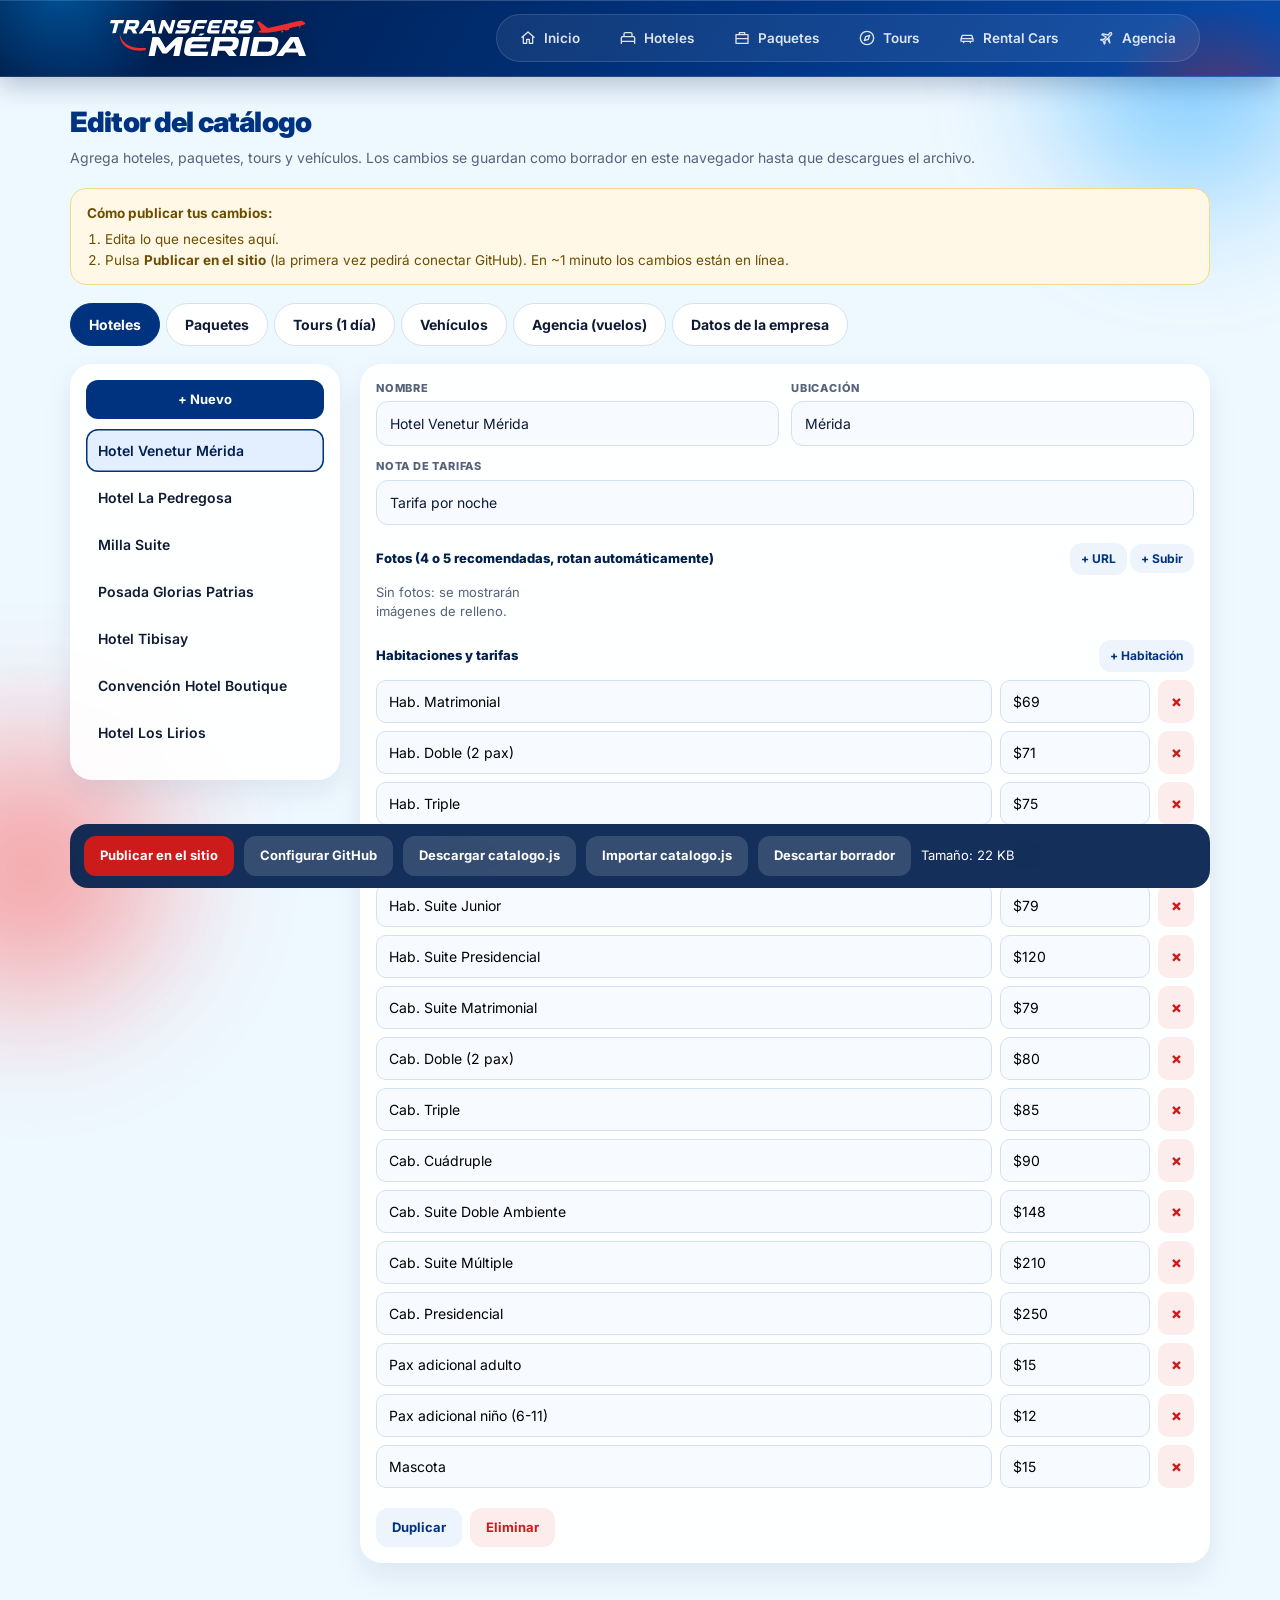
==== commit 8a1919c0: "Publicar desde admin y landing" ====
--- a/admin/index.html
+++ b/admin/index.html
@@ -26,7 +26,7 @@
 .help{background:#fff8e6;border:1px solid #f5d98a;border-radius:16px;padding:14px 16px;font-size:13.5px;color:#6b4e00;margin-bottom:18px}.help ol{margin:6px 0 0 18px;padding:0}
 .toast{position:fixed;left:50%;bottom:90px;transform:translate(-50%,20px);background:var(--blue-dark);color:#fff;padding:12px 20px;border-radius:14px;font-weight:600;font-size:14px;opacity:0;transition:.3s;z-index:200;pointer-events:none}.toast.on{opacity:1;transform:translate(-50%,0)}
 </style></head><body data-page="admin">
-<script src="../data/catalogo.js"></script><script src="../assets/header.js"></script><script src="../assets/app.js"></script>
+<script src="../data/catalogo.js"></script><script src="../assets/header.js"></script><script src="../assets/app.js"></script><script src="../assets/publish.js"></script>
 <script>
 document.addEventListener("DOMContentLoaded",()=>{
 const $=(s,r=document)=>r.querySelector(s),$$=(s,r=document)=>[...r.querySelectorAll(s)];
@@ -43,11 +43,13 @@
 document.body.insertAdjacentHTML("beforeend",'<div class="toast"></div>');
 function draw(){
  root.innerHTML=`<h1>Editor del catálogo</h1><p class="sub">Agrega hoteles, paquetes, tours y vehículos. Los cambios se guardan como borrador en este navegador hasta que descargues el archivo.</p>
- <div class="help"><b>Cómo publicar tus cambios:</b><ol><li>Edita lo que necesites aquí.</li><li>Pulsa <b>Descargar catalogo.js</b>.</li><li>Reemplaza el archivo <code>data/catalogo.js</code> en tu carpeta del sitio y vuelve a subir la carpeta a Netlify.</li></ol></div>
+ <div class="help"><b>Cómo publicar tus cambios:</b><ol><li>Edita lo que necesites aquí.</li><li>Pulsa <b>Publicar en el sitio</b> (la primera vez pedirá conectar GitHub). En ~1 minuto los cambios están en línea.</li></ol></div>
  <div class="tabs">${["hoteles","paquetes","tours","autos","agencia","config"].map(k=>`<button data-t="${k}" class="${k===tab?"on":""}">${NAMES[k]}</button>`).join("")}</div><div id="body"></div>
- <div class="bar"><button class="b2 pri" id="dl">Descargar catalogo.js</button><label class="b2" style="cursor:pointer">Importar catalogo.js<input type="file" id="imp" accept=".js,.json" hidden></label><button class="b2" id="rst">Descartar borrador</button><span id="sz"></span></div>`;
+ <div class="bar"><button class="b2 pri" id="pub">Publicar en el sitio</button><button class="b2" id="ghc">Configurar GitHub</button><button class="b2" id="dl">Descargar catalogo.js</button><label class="b2" style="cursor:pointer">Importar catalogo.js<input type="file" id="imp" accept=".js,.json" hidden></label><button class="b2" id="rst">Descartar borrador</button><span id="sz"></span></div>`;
  $$(".tabs button").forEach(b=>b.onclick=()=>{tab=b.dataset.t;sel=0;draw()});
  tab==="config"?cfg():tab==="agencia"?ag():list();
+ $("#ghc").onclick=()=>TMPublish.setup();
+ $("#pub").onclick=async()=>{const b=$("#pub");if(!await TMPublish.ensure())return;b.disabled=true;b.textContent="Publicando…";try{await TMPublish.commit("data/catalogo.js","window.TM_DATA = "+JSON.stringify(data,null,1)+";\n","Actualización desde el admin");toast("Publicado ✓ El sitio se actualiza en ~1 minuto.")}catch(e){toast(TMPublish.friendly(e))}b.disabled=false;b.textContent="Publicar en el sitio"};
  $("#dl").onclick=()=>{const txt="window.TM_DATA = "+JSON.stringify(data,null,1)+";\n";const a=document.createElement("a");a.href=URL.createObjectURL(new Blob([txt],{type:"text/javascript"}));a.download="catalogo.js";a.click();toast("Descargado. Reemplaza data/catalogo.js y sube el sitio.")};
  $("#imp").onchange=e=>{const f=e.target.files[0];if(!f)return;f.text().then(t=>{try{const m=t.match(/=\s*([\s\S]*?);?\s*$/);data=JSON.parse(m[1]);save();draw();toast("Importado")}catch(x){toast("Archivo no válido")}})};
  $("#rst").onclick=()=>{if(confirm("¿Descartar el borrador y volver al catálogo publicado?")){localStorage.removeItem("tm_draft");data=JSON.parse(JSON.stringify(TM.D));data.config=Object.assign({},data.config);draw()}};
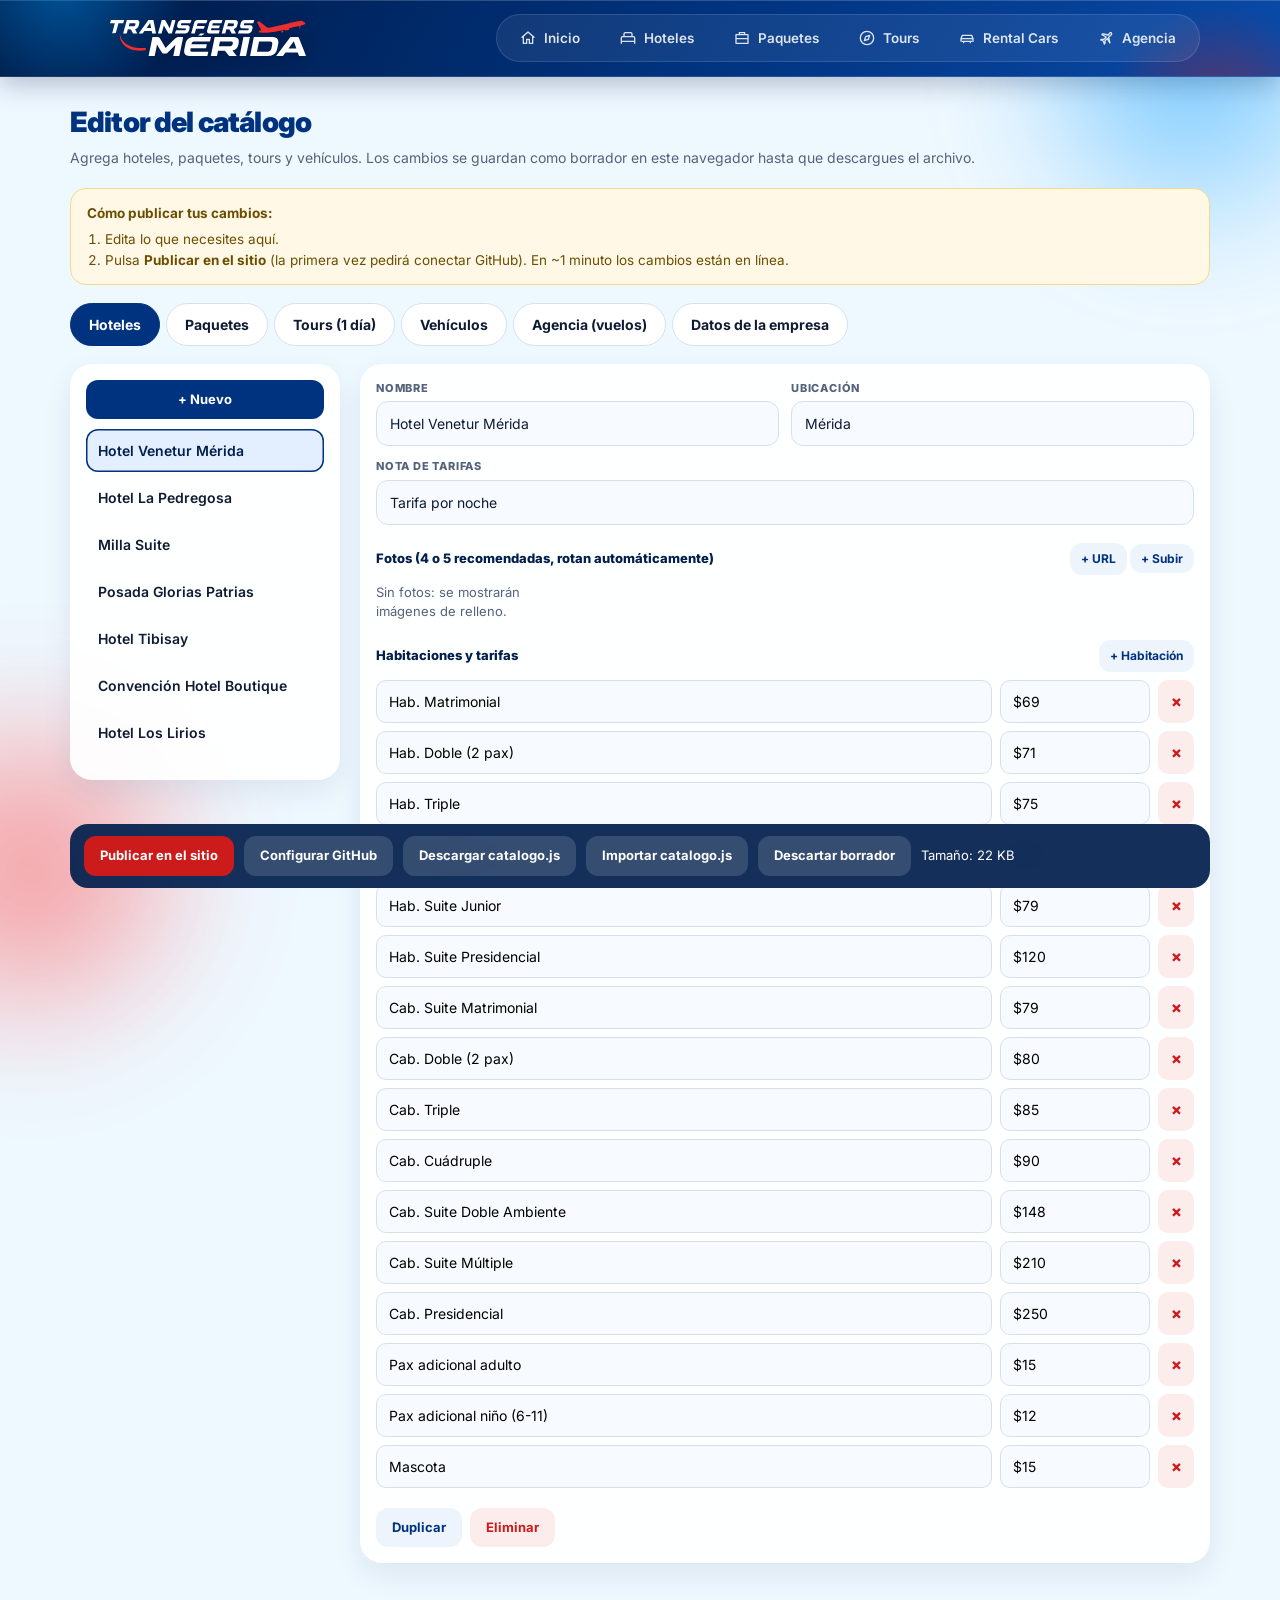
==== commit 4dee4a06: "Titulos y favicon en todas las paginas" ====
--- a/admin/index.html
+++ b/admin/index.html
@@ -33,7 +33,7 @@
 const esc=s=>String(s==null?"":s).replace(/[&<>"]/g,c=>({'&':'&amp;','<':'&lt;','>':'&gt;','"':'&quot;'}[c]));
 document.body.prepend(TM_renderHeader("admin","../"));
 let data=JSON.parse(localStorage.getItem("tm_draft")||"null")||JSON.parse(JSON.stringify(TM.D));
-data.config=Object.assign({wa:"584125805433",rif:"",rtn:"",ttt:""},data.config||{});
+data.config=Object.assign({wa:"584125805433",rif:"",rtn:"",ttt:"",siteName:"Transfers Mérida",favicon:""},data.config||{});
 ["hoteles","paquetes","tours","autos"].forEach(k=>data[k]=data[k]||[]);
 data.agencia=data.agencia||{schedule:[],conditions:[]};data.agencia.schedule=data.agencia.schedule||[];data.agencia.conditions=data.agencia.conditions||[];
 let tab="hoteles",sel=0;const NAMES={hoteles:"Hoteles",paquetes:"Paquetes",tours:"Tours (1 día)",autos:"Vehículos",agencia:"Agencia (vuelos)",config:"Datos de la empresa"};
@@ -57,7 +57,7 @@
 }
 function cfg(){
  const c=data.config;data.info=data.info||{};
- $("#body").innerHTML=`<div class="pan"><div class="two"><div class="f"><label>RIF</label><input data-c="rif" value="${esc(c.rif)}"></div><div class="f"><label>Registro Turístico Nacional (RTN)</label><input data-c="rtn" value="${esc(c.rtn)}"></div><div class="f"><label>Licencia de turismo</label><input data-c="ttt" value="${esc(c.ttt)}"></div><div class="f"><label>WhatsApp (con código de país, sin +)</label><input data-c="wa" value="${esc(c.wa)}"></div></div></div>
+ $("#body").innerHTML=`<div class="pan"><div class="two"><div class="f"><label>RIF</label><input data-c="rif" value="${esc(c.rif)}"></div><div class="f"><label>Registro Turístico Nacional (RTN)</label><input data-c="rtn" value="${esc(c.rtn)}"></div><div class="f"><label>Licencia de turismo</label><input data-c="ttt" value="${esc(c.ttt)}"></div><div class="f"><label>WhatsApp (con código de país, sin +)</label><input data-c="wa" value="${esc(c.wa)}"></div><div class="f"><label>Nombre en la pestaña del navegador</label><input data-c="siteName" value="${esc(c.siteName)}"></div><div class="f"><label>Ícono de la pestaña (favicon, URL de imagen)</label><input data-c="favicon" value="${esc(c.favicon)}" placeholder="https://..."></div></div></div>
  ${["paquetes","tours","autos"].map(k=>`<div class="pan" style="margin-top:16px"><div class="sec" style="margin-top:0"><span>Información al pie de ${k==="paquetes"?"Paquetes":k==="tours"?"Tours":"Vehículos"}</span><button class="b2 sm" data-ai="${k}">+ Punto</button></div><div class="f"><label>Título</label><input data-it="${k}" value="${esc((data.info[k]||{}).title)}"></div><div id="inf-${k}"></div></div>`).join("")}`;
  $$("[data-c]").forEach(i=>i.oninput=()=>{c[i.dataset.c]=i.value;save()});
  ["paquetes","tours","autos"].forEach(k=>{data.info[k]=data.info[k]||{eyebrow:"Información",title:"",items:[]};const add=rowsEd($("#inf-"+k),data.info[k].items,["Título","Texto"],true);$(`[data-ai=${k}]`).onclick=add;$(`[data-it=${k}]`).oninput=e=>{data.info[k].title=e.target.value;save()}});
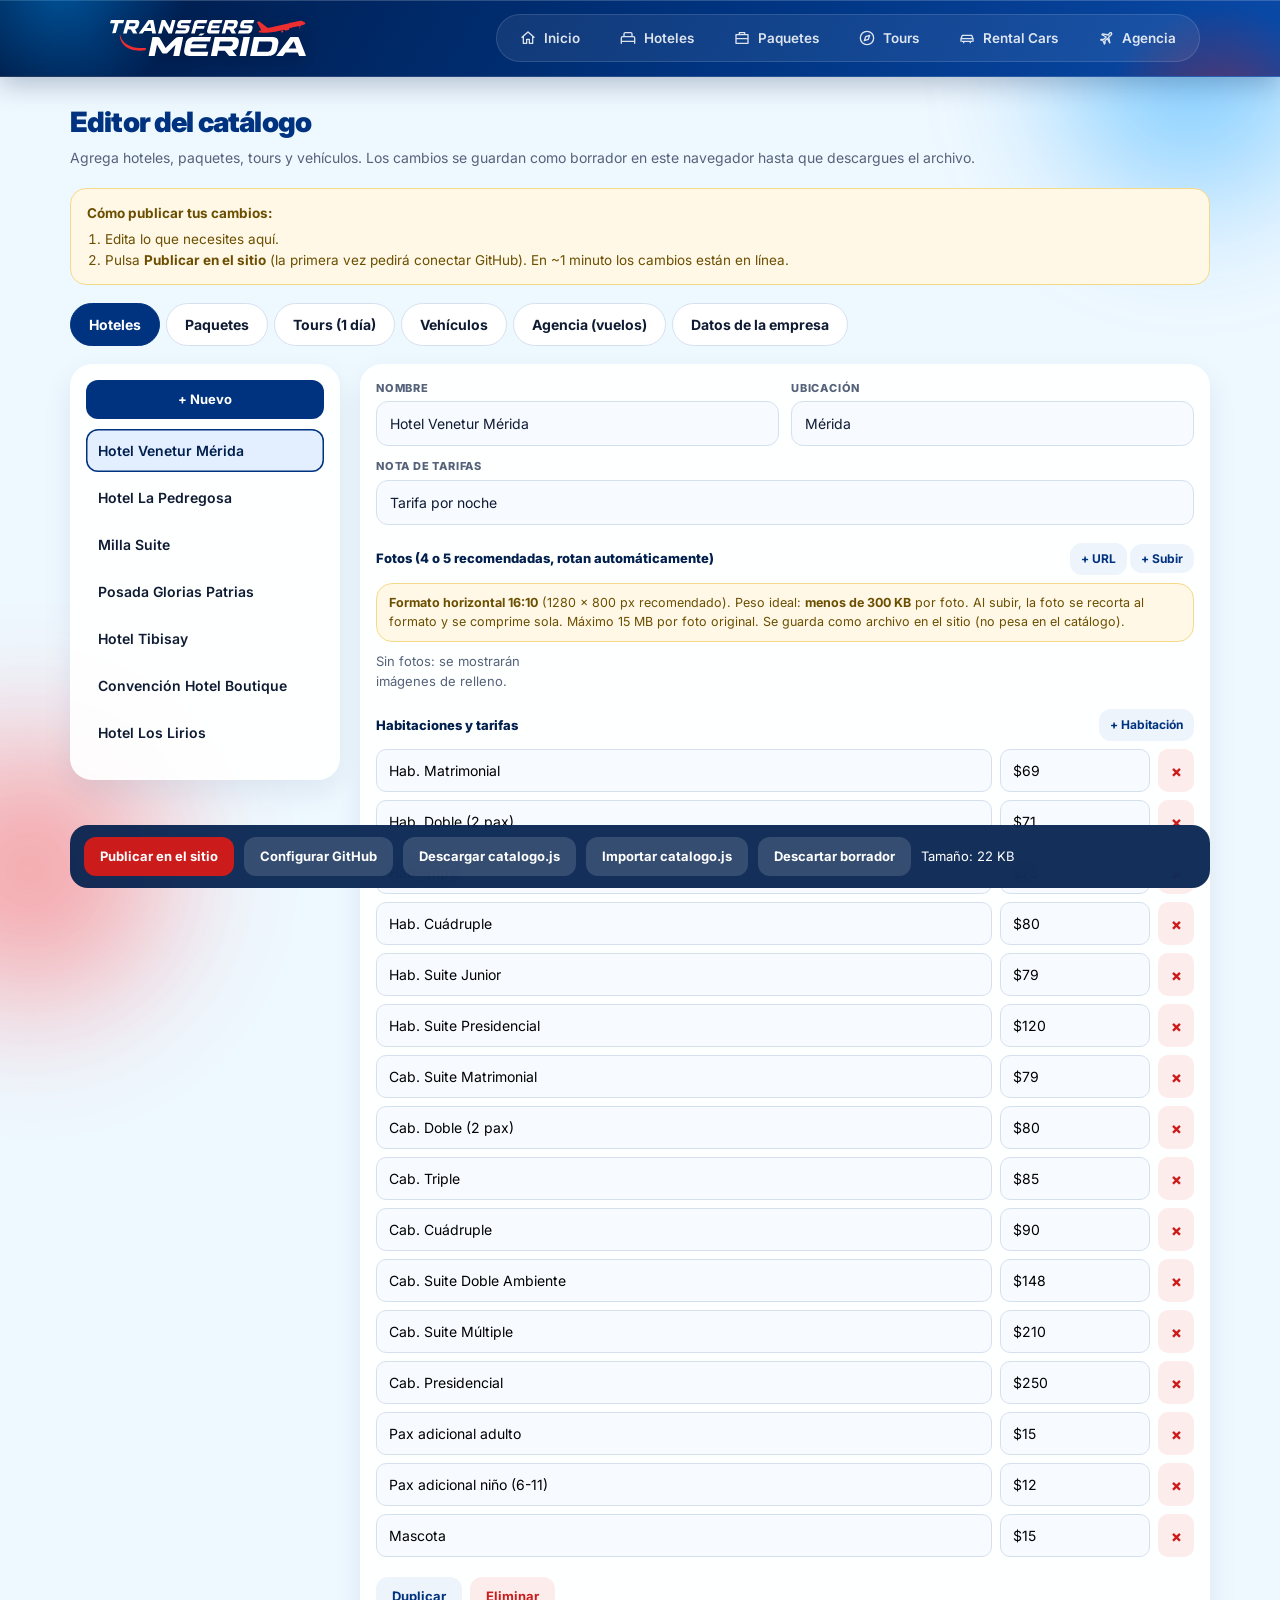
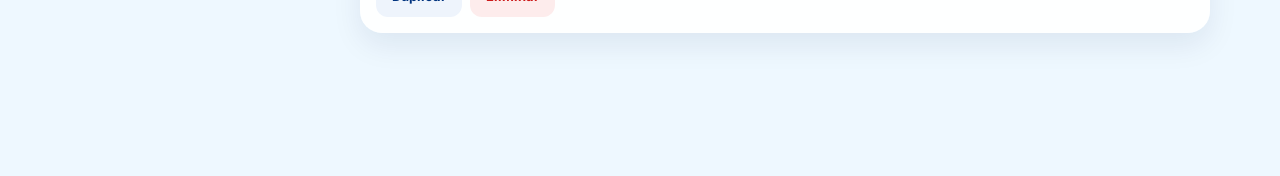
==== commit c54ae28b: "Subida de fotos con recomendaciones" ====
--- a/admin/index.html
+++ b/admin/index.html
@@ -97,7 +97,7 @@
  ${dt?`<div class="f"><label>Descripción corta</label><input data-k="sub" value="${esc(it.sub)}"></div><div class="f"><label>Precio por persona ($) — solo si no usas tarifas por grupo</label><input data-n="pp" type="number" value="${it.pp||0}"></div><div class="two"><div class="f"><label>Guía exclusivo (+$, 0 = no)</label><input data-n="guide" type="number" value="${it.guide||0}"></div><div class="f"><label>Anticipación mínima (días)</label><input data-n="minDays" type="number" value="${it.minDays||0}"></div></div><div class="f"><label>% de reserva</label><input data-n="deposit" type="number" value="${it.deposit||0}"></div><div class="f"><label>Itinerario (una línea por parada)</label><textarea data-k="acts" rows="4">${esc((it.acts||[]).join("\n"))}</textarea></div><div class="sec"><span>Tarifa total por grupo (personas → $)</span><button class="b2 sm" id="addt">+ Fila</button></div><div id="tl"></div><div class="f"><label>Incluye (una línea por elemento)</label><textarea data-k="inc" rows="4">${esc((it.inc||[]).join("\n"))}</textarea></div>`:""}
  ${t?`<div class="f"><label>Descripción corta</label><input data-k="sub" value="${esc(it.sub)}"></div><div class="f"><label>Incluye (una línea por elemento)</label><textarea data-k="inc" rows="4">${esc((it.inc||[]).join("\n"))}</textarea></div><div class="f"><label>Actividades (una línea por elemento)</label><textarea data-k="acts" rows="4">${esc((it.acts||[]).join("\n"))}</textarea></div>`:""}
  ${a?`<div class="two"><div class="f"><label>Precio promocional por día ($)</label><input data-n="rate" type="number" value="${it.rate||0}"></div><div class="f"><label>Precio regular por día ($, opcional)</label><input data-n="regular" type="number" value="${it.regular||0}"></div></div><div class="f"><label>Unidades disponibles</label><input data-n="max" type="number" min="1" value="${it.max||1}"></div>`:""}
- <div class="sec"><span>Fotos (4 o 5 recomendadas, rotan automáticamente)</span><span><button class="b2 sm" id="addurl">+ URL</button> <label class="b2 sm" style="cursor:pointer">+ Subir<input type="file" id="up" accept="image/*" multiple hidden></label></span></div><div class="ph-list" id="pl"></div>
+ <div class="sec"><span>Fotos (4 o 5 recomendadas, rotan automáticamente)</span><span><button class="b2 sm" id="addurl">+ URL</button> <label class="b2 sm" style="cursor:pointer">+ Subir<input type="file" id="up" accept="image/*" multiple hidden></label></span></div><div class="help" style="margin:0 0 10px;font-size:12.5px;padding:10px 12px">${tab==="tours"?"<b>Formato vertical 4:5</b> (1080 × 1350 px), como un post de Instagram.":"<b>Formato horizontal 16:10</b> (1280 × 800 px recomendado)."} Peso ideal: <b>menos de 300 KB</b> por foto. Al subir, la foto se recorta al formato y se comprime sola. Máximo 15 MB por foto original. Se guarda como archivo en el sitio (no pesa en el catálogo).</div><div class="ph-list" id="pl"></div>
  ${h?`<div class="sec"><span>Habitaciones y tarifas</span><button class="b2 sm" id="addr">+ Habitación</button></div><div id="rl"></div>`:""}
  ${a?`<div class="sec"><span>Ficha técnica</span><button class="b2 sm" id="addr">+ Dato</button></div><div id="rl"></div>`:""}
  ${t?`<div class="sec"><span>Precios por hotel (USD; deja vacío = “bajo consulta”)</span><button class="b2 sm" id="addm">+ Hotel</button></div><div style="font-size:11.5px;color:var(--desc);margin-bottom:8px">Columnas: 2 pers. baja · 2 pers. alta · 3 pers. baja · 3 pers. alta · 4 pers. baja · 4 pers. alta</div><div id="ml" style="overflow:auto"></div>`:""}
@@ -109,7 +109,7 @@
   $$("[data-x]").forEach(b=>b.onclick=()=>{it.photos.splice(+b.dataset.x,1);save();pl()})};
  pl();
  $("#addurl").onclick=()=>{const u=prompt("Pega la URL de la imagen:");if(u){(it.photos=it.photos||[]).push(u.trim());save();pl()}};
- $("#up").onchange=async e=>{for(const f of e.target.files){const d=await shrink(f);(it.photos=it.photos||[]).push(d)}save();pl();toast("Fotos agregadas (se optimizan a 1200 px)")};
+ $("#up").onchange=async e=>{const files=[...e.target.files];e.target.value="";let ok=0,big=0;const gh=TMPublish.cfg().token;for(const f of files){if(f.size>15*1024*1024){toast("«"+f.name+"» pesa más de 15 MB; reduce su tamaño primero.");continue}try{const r=await shrink(f);if(r.kb>500)big++;let v=r.url;if(gh){const nm="img/"+tab+"-"+Date.now()+"-"+(ok+1)+".jpg";toast("Subiendo "+f.name+"…");await TMPublish.commit(nm,r.b64,"Foto desde el admin",true);v="/"+nm}(it.photos=it.photos||[]).push(v);ok++}catch(x){toast(TMPublish.friendly?TMPublish.friendly(x):"No se pudo subir")}}save();pl();if(ok)toast(ok+" foto(s) agregada(s)"+(gh?" · aparecerán en el sitio en ~1 minuto":" · conecta GitHub para guardarlas como archivo")+(big?" · "+big+" pesa(n) más de 500 KB":""))};
  if(h)$("#addr").onclick=rowsEd($("#rl"),it.rooms,["Habitación","$00"]);
  if(a)$("#addr").onclick=rowsEd($("#rl"),it.specs=it.specs||[],["Dato","Valor"]);
  if(t){const KEYS=[["p",0],["p",1],["g3",0],["g3",1],["g4",0],["g4",1]];
@@ -122,7 +122,7 @@
  $("#dup").onclick=()=>{const c=JSON.parse(JSON.stringify(it));c.id="n"+Date.now();c.name+=" (copia)";L.splice(sel+1,0,c);sel++;save();list()};
  $("#del").onclick=()=>{if(confirm("¿Eliminar “"+it.name+"”?")){L.splice(sel,1);sel=0;save();list()}};
 }
-function shrink(f){return new Promise(res=>{const r=new FileReader();r.onload=()=>{const im=new Image();im.onload=()=>{const s=Math.min(1,1200/Math.max(im.width,im.height)),c=document.createElement("canvas");c.width=im.width*s;c.height=im.height*s;c.getContext("2d").drawImage(im,0,0,c.width,c.height);res(c.toDataURL("image/jpeg",.78))};im.src=r.result};r.readAsDataURL(f)})}
+function shrink(f){return new Promise((res,rej)=>{const r=new FileReader();r.onerror=()=>rej(new Error("No se pudo leer la imagen"));r.onload=()=>{const im=new Image();im.onerror=()=>rej(new Error("Imagen no válida"));im.onload=()=>{const W=tab==="tours"?1080:1280,H=tab==="tours"?1350:800,sc=Math.max(W/im.width,H/im.height),sw=W/sc,sh=H/sc,c=document.createElement("canvas");c.width=Math.min(W,Math.round(im.width*sc>W?W:im.width*sc));c.width=W;c.height=H;const x=c.getContext("2d");x.imageSmoothingQuality="high";x.drawImage(im,(im.width-sw)/2,(im.height-sh)/2,sw,sh,0,0,W,H);const u=c.toDataURL("image/jpeg",.8);res({url:u,b64:u.split(",")[1],kb:Math.round(u.length*0.75/1024)})};im.src=r.result};r.readAsDataURL(f)})}
 draw();
 });
 </script></body></html>
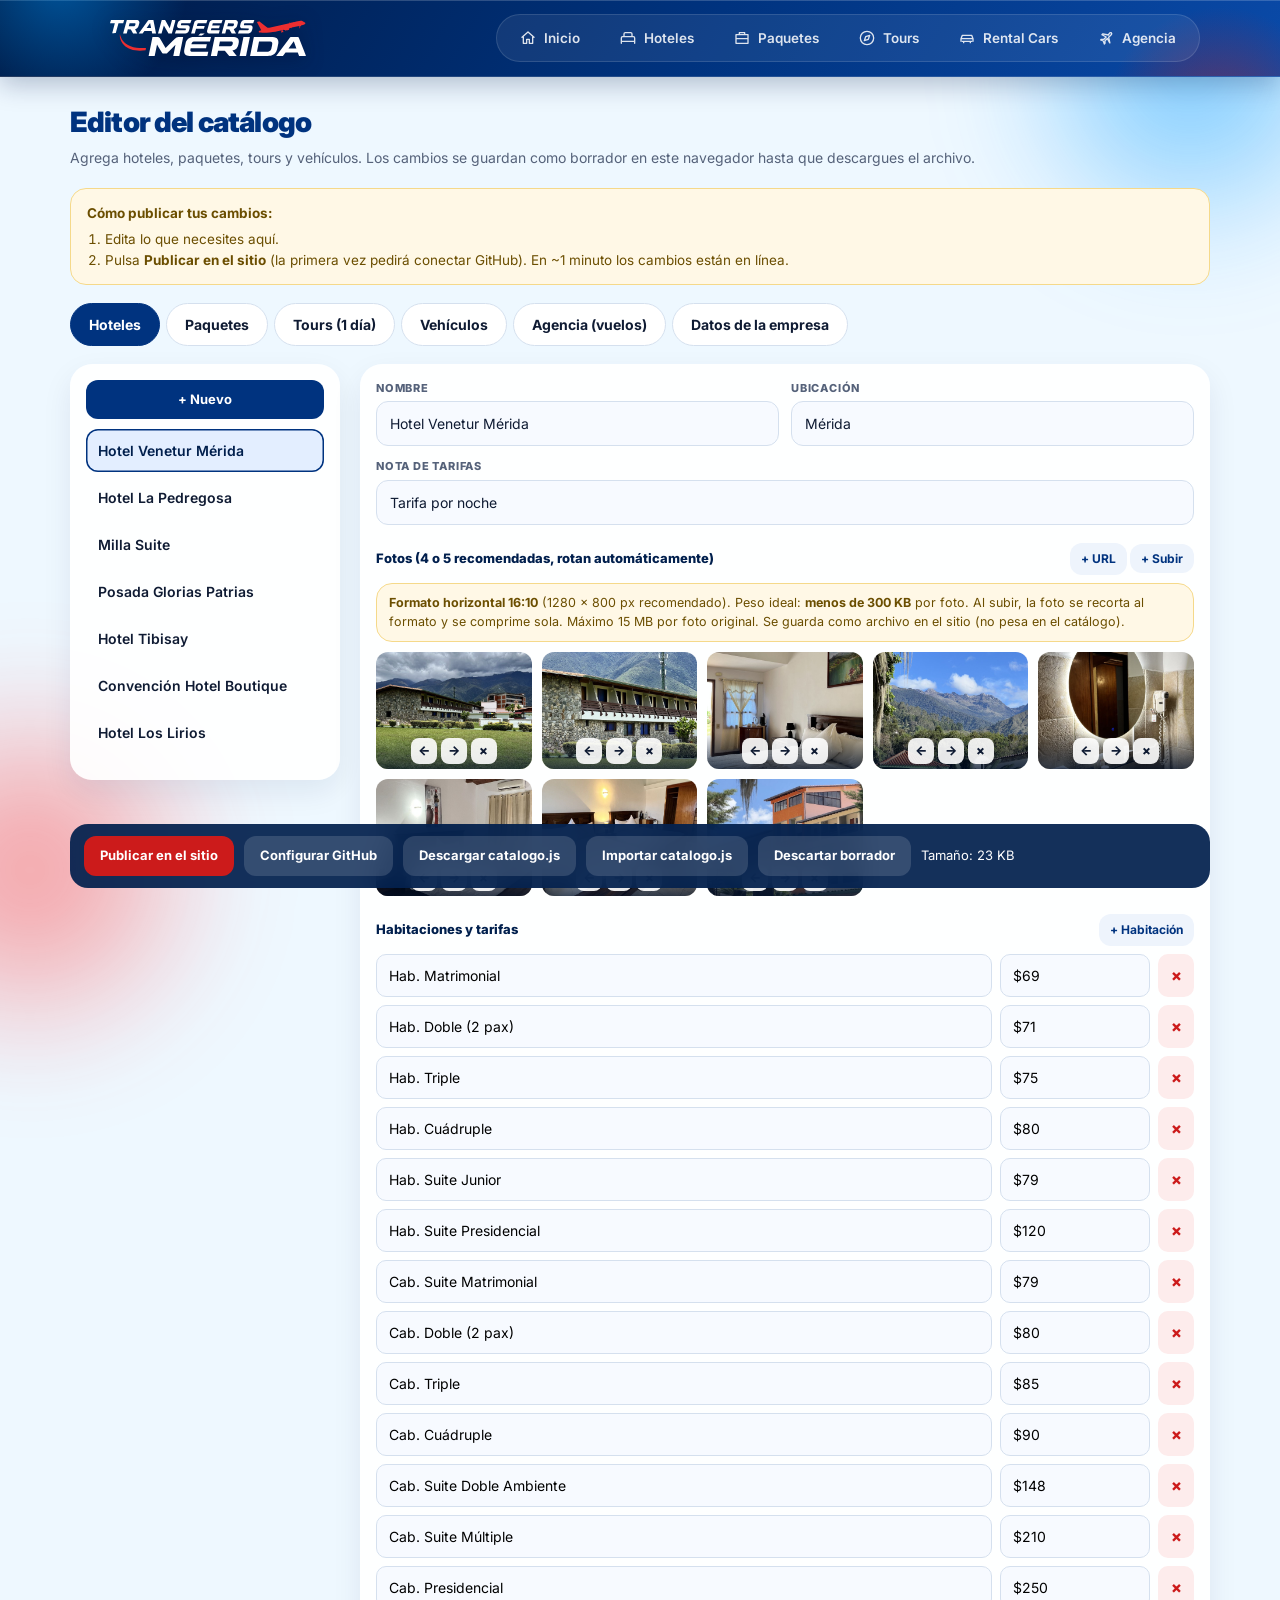
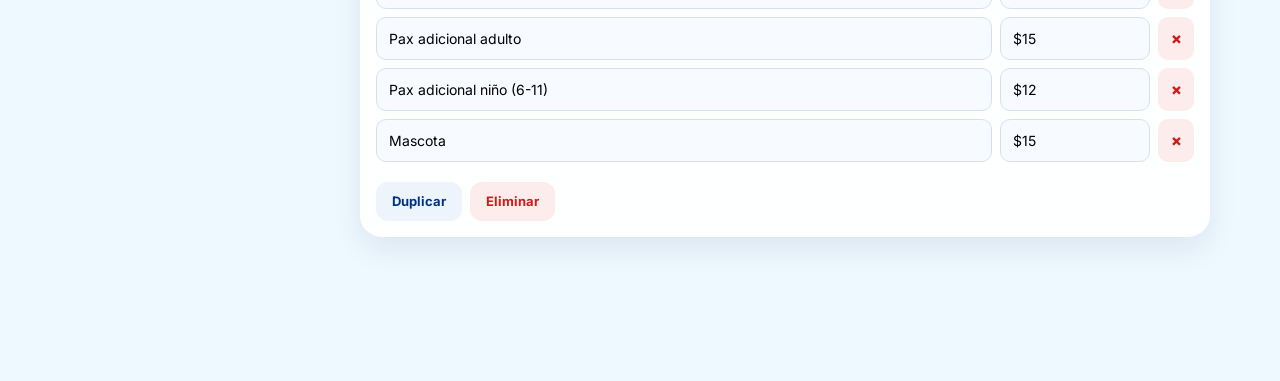
==== commit 6469ff25: "Rent a car en euros y ajuste en admin" ====
--- a/admin/index.html
+++ b/admin/index.html
@@ -51,15 +51,24 @@
  $("#ghc").onclick=()=>TMPublish.setup();
  $("#pub").onclick=async()=>{const b=$("#pub");if(!await TMPublish.ensure())return;b.disabled=true;b.textContent="Publicando…";try{await TMPublish.commit("data/catalogo.js","window.TM_DATA = "+JSON.stringify(data,null,1)+";\n","Actualización desde el admin");toast("Publicado ✓ El sitio se actualiza en ~1 minuto.")}catch(e){toast(TMPublish.friendly(e))}b.disabled=false;b.textContent="Publicar en el sitio"};
  $("#dl").onclick=()=>{const txt="window.TM_DATA = "+JSON.stringify(data,null,1)+";\n";const a=document.createElement("a");a.href=URL.createObjectURL(new Blob([txt],{type:"text/javascript"}));a.download="catalogo.js";a.click();toast("Descargado. Reemplaza data/catalogo.js y sube el sitio.")};
- $("#imp").onchange=e=>{const f=e.target.files[0];if(!f)return;f.text().then(t=>{try{const m=t.match(/=\s*([\s\S]*?);?\s*$/);data=JSON.parse(m[1]);save();draw();toast("Importado")}catch(x){toast("Archivo no válido")}})};
+ $("#imp").onchange=e=>{const f=e.target.files[0];if(!f)return;f.text().then(t=>{try{const m=t.match(/=\s*([\s\S]*?);?\s*$/);const o=JSON.parse(m[1]);if(o._merge){delete o._merge;for(const k of Object.keys(o)){const v=o[k];if(Array.isArray(v)){data[k]=data[k]||[];v.forEach(x=>{const t2=x.id&&data[k].find(y=>y.id===x.id);t2?Object.assign(t2,x):data[k].push(x)})}else if(v&&typeof v==="object"){data[k]=Object.assign(data[k]||{},v)}else data[k]=v}save();draw();toast("Ajuste aplicado. Pulsa Publicar en el sitio.")}else{data=o;save();draw();toast("Importado")}}catch(x){toast("Archivo no válido")}})};
  $("#rst").onclick=()=>{if(confirm("¿Descartar el borrador y volver al catálogo publicado?")){localStorage.removeItem("tm_draft");data=JSON.parse(JSON.stringify(TM.D));data.config=Object.assign({},data.config);draw()}};
  const kb=Math.round(JSON.stringify(data).length/1024);$("#sz").textContent=`Tamaño: ${kb} KB`;
 }
 function cfg(){
  const c=data.config;data.info=data.info||{};
  $("#body").innerHTML=`<div class="pan"><div class="two"><div class="f"><label>RIF</label><input data-c="rif" value="${esc(c.rif)}"></div><div class="f"><label>Registro Turístico Nacional (RTN)</label><input data-c="rtn" value="${esc(c.rtn)}"></div><div class="f"><label>Licencia de turismo</label><input data-c="ttt" value="${esc(c.ttt)}"></div><div class="f"><label>WhatsApp (con código de país, sin +)</label><input data-c="wa" value="${esc(c.wa)}"></div><div class="f"><label>Nombre en la pestaña del navegador</label><input data-c="siteName" value="${esc(c.siteName)}"></div><div class="f"><label>Ícono de la pestaña (favicon, URL de imagen)</label><input data-c="favicon" value="${esc(c.favicon)}" placeholder="https://..."></div></div></div>
+ <div class="pan" style="margin-top:16px"><div class="sec" style="margin-top:0"><span>Imagen de fondo de cada portada</span></div><div class="help" style="margin:0 0 12px;font-size:12.5px;padding:10px 12px"><b>Recomendado:</b> horizontal <b>1920 × 1080 px</b> (16:9), peso <b>menos de 300 KB</b>. Al subirla se recorta y comprime sola. Pon lo importante <b>en el centro</b>: en el celular se recortan los lados. Una foto oscura o con poco detalle se lee mejor. Subir archivos requiere GitHub conectado; también puedes pegar un enlace.</div><div id="hrs"></div></div>
  ${["paquetes","tours","autos"].map(k=>`<div class="pan" style="margin-top:16px"><div class="sec" style="margin-top:0"><span>Información al pie de ${k==="paquetes"?"Paquetes":k==="tours"?"Tours":"Vehículos"}</span><button class="b2 sm" data-ai="${k}">+ Punto</button></div><div class="f"><label>Título</label><input data-it="${k}" value="${esc((data.info[k]||{}).title)}"></div><div id="inf-${k}"></div></div>`).join("")}`;
  $$("[data-c]").forEach(i=>i.oninput=()=>{c[i.dataset.c]=i.value;save()});
+ data.heroes=data.heroes||{};const HN={hoteles:"Hoteles",paquetes:"Paquetes",tours:"Tours",autos:"Rental Cars"};
+ const hr=()=>{$("#hrs").innerHTML=Object.keys(HN).map(k=>{const h=data.heroes[k]=data.heroes[k]||{img:"",dim:55};return `<div class="pan" style="background:#f4f8ff;margin-bottom:10px;padding:12px"><div style="font-weight:800;color:var(--blue-dark);margin-bottom:8px">${HN[k]}</div><div style="display:grid;grid-template-columns:140px 1fr;gap:12px;align-items:start"><div style="aspect-ratio:16/9;border-radius:12px;overflow:hidden;background:linear-gradient(135deg,#001F4D,#00337F);position:relative">${h.img?`<div style="position:absolute;inset:0;background:url('${esc(h.img)}') center/cover"></div><div style="position:absolute;inset:0;background:rgba(0,18,54,${h.dim/100})"></div>`:""}</div><div><div class="f" style="margin-bottom:8px"><input data-hi="${k}" value="${esc(h.img)}" placeholder="https://… o sube una imagen"></div><div style="display:flex;gap:8px;flex-wrap:wrap;align-items:center"><label class="b2 sm" style="cursor:pointer">Subir imagen<input type="file" accept="image/*" data-hu="${k}" hidden></label><button class="b2 red sm" data-hx="${k}">Quitar</button><label style="font-size:12px;color:var(--desc);display:flex;gap:6px;align-items:center">Oscuridad <input type="range" min="0" max="90" value="${h.dim}" data-hd="${k}"> <b>${h.dim}%</b></label></div></div></div></div>`}).join("");
+  $$("[data-hi]").forEach(e=>e.onchange=()=>{data.heroes[e.dataset.hi].img=e.value.trim();save();hr()});
+  $$("[data-hx]").forEach(b=>b.onclick=()=>{data.heroes[b.dataset.hx].img="";save();hr()});
+  $$("[data-hd]").forEach(e=>e.oninput=()=>{data.heroes[e.dataset.hd].dim=+e.value;e.nextElementSibling.textContent=e.value+"%";save()});
+  $$("[data-hd]").forEach(e=>e.onchange=hr);
+  $$("[data-hu]").forEach(e=>e.onchange=async()=>{const f=e.files[0],k=e.dataset.hu;e.value="";if(!f)return;if(f.size>15*1024*1024){toast("La imagen pesa más de 15 MB.");return}if(!TMPublish.cfg().token){toast("Conecta GitHub (Configurar GitHub) para subir, o pega un enlace.");return}try{toast("Subiendo…");const u=await new Promise((res,rej)=>{const r=new FileReader();r.onerror=rej;r.onload=()=>{const im=new Image();im.onerror=rej;im.onload=()=>{const W=1920,H=1080,sc=Math.max(W/im.width,H/im.height),sw=W/sc,sh=H/sc,cv=document.createElement("canvas");cv.width=W;cv.height=H;const x=cv.getContext("2d");x.imageSmoothingQuality="high";x.drawImage(im,(im.width-sw)/2,(im.height-sh)/2,sw,sh,0,0,W,H);res(cv.toDataURL("image/jpeg",.75))};im.src=r.result};r.readAsDataURL(f)});const kb=Math.round(u.length*.75/1024),nm="img/portada-"+k+"-"+Date.now()+".jpg";await TMPublish.commit(nm,u.split(",")[1],"Portada desde el admin",true);data.heroes[k].img="/"+nm;save();hr();toast("Portada subida ("+kb+" KB)"+(kb>400?" · pesa más de lo ideal":"")+". Pulsa Publicar en el sitio.")}catch(x){toast(TMPublish.friendly?TMPublish.friendly(x):"No se pudo subir")}});
+ };hr();
  ["paquetes","tours","autos"].forEach(k=>{data.info[k]=data.info[k]||{eyebrow:"Información",title:"",items:[]};const add=rowsEd($("#inf-"+k),data.info[k].items,["Título","Texto"],true);$(`[data-ai=${k}]`).onclick=add;$(`[data-it=${k}]`).oninput=e=>{data.info[k].title=e.target.value;save()}});
 }
 function ag(){
@@ -96,8 +105,8 @@
  ${h?`<div class="f"><label>Nota de tarifas</label><input data-k="note" value="${esc(it.note)}"></div>`:""}
  ${dt?`<div class="f"><label>Descripción corta</label><input data-k="sub" value="${esc(it.sub)}"></div><div class="f"><label>Precio por persona ($) — solo si no usas tarifas por grupo</label><input data-n="pp" type="number" value="${it.pp||0}"></div><div class="two"><div class="f"><label>Guía exclusivo (+$, 0 = no)</label><input data-n="guide" type="number" value="${it.guide||0}"></div><div class="f"><label>Anticipación mínima (días)</label><input data-n="minDays" type="number" value="${it.minDays||0}"></div></div><div class="f"><label>% de reserva</label><input data-n="deposit" type="number" value="${it.deposit||0}"></div><div class="f"><label>Itinerario (una línea por parada)</label><textarea data-k="acts" rows="4">${esc((it.acts||[]).join("\n"))}</textarea></div><div class="sec"><span>Tarifa total por grupo (personas → $)</span><button class="b2 sm" id="addt">+ Fila</button></div><div id="tl"></div><div class="f"><label>Incluye (una línea por elemento)</label><textarea data-k="inc" rows="4">${esc((it.inc||[]).join("\n"))}</textarea></div>`:""}
  ${t?`<div class="f"><label>Descripción corta</label><input data-k="sub" value="${esc(it.sub)}"></div><div class="f"><label>Incluye (una línea por elemento)</label><textarea data-k="inc" rows="4">${esc((it.inc||[]).join("\n"))}</textarea></div><div class="f"><label>Actividades (una línea por elemento)</label><textarea data-k="acts" rows="4">${esc((it.acts||[]).join("\n"))}</textarea></div>`:""}
- ${a?`<div class="two"><div class="f"><label>Precio promocional por día ($)</label><input data-n="rate" type="number" value="${it.rate||0}"></div><div class="f"><label>Precio regular por día ($, opcional)</label><input data-n="regular" type="number" value="${it.regular||0}"></div></div><div class="f"><label>Unidades disponibles</label><input data-n="max" type="number" min="1" value="${it.max||1}"></div>`:""}
- <div class="sec"><span>Fotos (4 o 5 recomendadas, rotan automáticamente)</span><span><button class="b2 sm" id="addurl">+ URL</button> <label class="b2 sm" style="cursor:pointer">+ Subir<input type="file" id="up" accept="image/*" multiple hidden></label></span></div><div class="help" style="margin:0 0 10px;font-size:12.5px;padding:10px 12px">${tab==="tours"?"<b>Formato vertical 4:5</b> (1080 × 1350 px), como un post de Instagram.":"<b>Formato horizontal 16:10</b> (1280 × 800 px recomendado)."} Peso ideal: <b>menos de 300 KB</b> por foto. Al subir, la foto se recorta al formato y se comprime sola. Máximo 15 MB por foto original. Se guarda como archivo en el sitio (no pesa en el catálogo).</div><div class="ph-list" id="pl"></div>
+ ${a?`<div class="two"><div class="f"><label>Precio por día (€)</label><input data-n="rate" type="number" value="${it.rate||0}"></div><div class="f"><label>Precio regular tachado (€, opcional; 0 = ninguno)</label><input data-n="regular" type="number" value="${it.regular||0}"></div></div><div class="f"><label>Unidades disponibles</label><input data-n="max" type="number" min="1" value="${it.max||1}"></div>`:""}
+ <div class="sec"><span>Fotos (4 o 5 recomendadas, rotan automáticamente)</span><span><button class="b2 sm" id="addurl">+ URL</button> <label class="b2 sm" style="cursor:pointer">+ Subir<input type="file" id="up" accept="image/*" multiple hidden></label></span></div><div class="help" style="margin:0 0 10px;font-size:12.5px;padding:10px 12px">${tab==="tours"?"<b>Formato vertical 4:5</b> (1080 × 1350 px), como un post de Instagram.":"<b>Formato horizontal 16:10</b> (1280 × 800 px recomendado)."} Peso ideal: <b>menos de 300 KB</b> por foto. Al subir, la foto se recorta al formato y se comprime sola. Máximo 15 MB por foto original. Se guarda como archivo en el sitio (no pesa en el catálogo).</div><div class="ph-list" id="pl"></div>${(dt||t)?`<div class="sec"><span>Videos tipo reel (reemplazan a las fotos)</span><span><button class="b2 sm" id="addv">+ Enlace</button> <label class="b2 sm" style="cursor:pointer">+ Subir videos<input type="file" id="upv" accept="video/mp4,video/webm" multiple hidden></label></span></div><div class="help" style="margin:0 0 10px;font-size:12.5px;padding:10px 12px"><b>Formato vertical 9:16, 1080 × 1920 px</b> (como un reel). MP4 (H.264), 8 a 15 segundos, <b>menos de 10 MB cada uno</b> (máximo permitido: 10 MB). Puedes poner varios: se reproducen uno tras otro, sin sonido y en bucle; al tocarlos se abren a pantalla completa con sonido. Las fotos de abajo pasan a ser opcionales. Sin videos, la tarjeta muestra las fotos.</div><div id="vl"></div>`:""}
  ${h?`<div class="sec"><span>Habitaciones y tarifas</span><button class="b2 sm" id="addr">+ Habitación</button></div><div id="rl"></div>`:""}
  ${a?`<div class="sec"><span>Ficha técnica</span><button class="b2 sm" id="addr">+ Dato</button></div><div id="rl"></div>`:""}
  ${t?`<div class="sec"><span>Precios por hotel (USD; deja vacío = “bajo consulta”)</span><button class="b2 sm" id="addm">+ Hotel</button></div><div style="font-size:11.5px;color:var(--desc);margin-bottom:8px">Columnas: 2 pers. baja · 2 pers. alta · 3 pers. baja · 3 pers. alta · 4 pers. baja · 4 pers. alta</div><div id="ml" style="overflow:auto"></div>`:""}
@@ -109,6 +118,14 @@
   $$("[data-x]").forEach(b=>b.onclick=()=>{it.photos.splice(+b.dataset.x,1);save();pl()})};
  pl();
  $("#addurl").onclick=()=>{const u=prompt("Pega la URL de la imagen:");if(u){(it.photos=it.photos||[]).push(u.trim());save();pl()}};
+ if($("#vl")){it.videos=it.videos||[];if(it.video){if(!it.videos.includes(it.video))it.videos.unshift(it.video);delete it.video}
+  const vlR=()=>{$("#vl").innerHTML=it.videos.map((v,k)=>`<div class="rm" style="grid-template-columns:1fr 34px 34px 36px"><input data-vi="${k}" value="${esc(v)}" placeholder="/videos/mi-video.mp4"><button data-vu="${k}" title="Subir">↑</button><button data-vd="${k}" title="Bajar">↓</button><button data-vx="${k}" title="Quitar">×</button></div>`).join("")||'<p style="color:var(--desc);font-size:13px">Sin videos.</p>';
+   $$("[data-vi]").forEach(i2=>i2.oninput=()=>{it.videos[+i2.dataset.vi]=i2.value;save()});
+   $$("[data-vx]").forEach(b=>b.onclick=()=>{it.videos.splice(+b.dataset.vx,1);save();vlR()});
+   const mv=(k,d)=>{const j=k+d;if(j<0||j>=it.videos.length)return;[it.videos[k],it.videos[j]]=[it.videos[j],it.videos[k]];save();vlR()};
+   $$("[data-vu]").forEach(b=>b.onclick=()=>mv(+b.dataset.vu,-1));$$("[data-vd]").forEach(b=>b.onclick=()=>mv(+b.dataset.vd,1))};
+  vlR();$("#addv").onclick=()=>{it.videos.push("");save();vlR()};
+  $("#upv").onchange=async e=>{const fs=[...e.target.files];e.target.value="";if(!fs.length)return;if(!TMPublish.cfg().token){toast("Para subir videos conecta GitHub (botón Configurar GitHub) o pega un enlace .mp4 con + Enlace.");return}let ok=0;for(const f of fs){if(f.size>10*1024*1024){toast("«"+f.name+"» pesa "+(f.size/1048576).toFixed(1)+" MB; el máximo es 10 MB. Comprímelo primero.");continue}try{toast("Subiendo "+f.name+"…");const buf=new Uint8Array(await f.arrayBuffer());let b="";for(let i=0;i<buf.length;i+=0x8000)b+=String.fromCharCode.apply(null,buf.subarray(i,i+0x8000));const nm="videos/"+tab+"-"+Date.now()+"-"+(ok+1)+"."+(/webm/i.test(f.type)?"webm":"mp4");await TMPublish.commit(nm,btoa(b),"Video desde el admin",true);it.videos.push("/"+nm);ok++;save();vlR()}catch(x){toast(TMPublish.friendly(x));break}}if(ok)toast(ok+" video(s) subido(s) ✓ Pulsa «Publicar en el sitio» para activarlos.")}}
  $("#up").onchange=async e=>{const files=[...e.target.files];e.target.value="";let ok=0,big=0;const gh=TMPublish.cfg().token;for(const f of files){if(f.size>15*1024*1024){toast("«"+f.name+"» pesa más de 15 MB; reduce su tamaño primero.");continue}try{const r=await shrink(f);if(r.kb>500)big++;let v=r.url;if(gh){const nm="img/"+tab+"-"+Date.now()+"-"+(ok+1)+".jpg";toast("Subiendo "+f.name+"…");await TMPublish.commit(nm,r.b64,"Foto desde el admin",true);v="/"+nm}(it.photos=it.photos||[]).push(v);ok++}catch(x){toast(TMPublish.friendly?TMPublish.friendly(x):"No se pudo subir")}}save();pl();if(ok)toast(ok+" foto(s) agregada(s)"+(gh?" · aparecerán en el sitio en ~1 minuto":" · conecta GitHub para guardarlas como archivo")+(big?" · "+big+" pesa(n) más de 500 KB":""))};
  if(h)$("#addr").onclick=rowsEd($("#rl"),it.rooms,["Habitación","$00"]);
  if(a)$("#addr").onclick=rowsEd($("#rl"),it.specs=it.specs||[],["Dato","Valor"]);
--- a/assets/app.css
+++ b/assets/app.css
@@ -165,3 +165,33 @@
 body[data-page=tours] .grid.solo .slider{aspect-ratio:auto}
 @media(max-width:860px){body[data-page=tours] .grid.solo .slider{aspect-ratio:4/5}}
 .card,.body,.flds{min-width:0}
+
+.slider:has(img){cursor:zoom-in}
+.lb{position:fixed;inset:0;z-index:300;background:rgba(0,10,30,.94);display:flex;align-items:center;justify-content:center;opacity:0;pointer-events:none;transition:opacity .25s;touch-action:pan-y;backdrop-filter:blur(8px)}
+.lb.on{opacity:1;pointer-events:auto}
+.lb-st{flex:1;height:100%;display:flex;align-items:center;justify-content:center;padding:56px 64px}
+.lb-st img{max-width:100%;max-height:100%;object-fit:contain;border-radius:12px;box-shadow:0 20px 60px rgba(0,0,0,.5);user-select:none;-webkit-user-drag:none}
+.lb-x{position:absolute;top:14px;right:16px;width:44px;height:44px;border-radius:50%;background:rgba(255,255,255,.14);color:#fff;font-size:28px;line-height:1;z-index:2}
+.lb-a{position:absolute;top:50%;transform:translateY(-50%);width:48px;height:48px;border-radius:50%;background:rgba(255,255,255,.14);display:grid;place-items:center;z-index:2}
+.lb-a svg{width:22px;height:22px;stroke:#fff;fill:none;stroke-width:2.4;stroke-linecap:round;stroke-linejoin:round}
+.lb-a.l{left:14px}.lb-a.r{right:14px}.lb-x:hover,.lb-a:hover{background:rgba(255,255,255,.28)}
+.lb.one .lb-a,.lb.one .lb-c{display:none}
+.lb-c{position:absolute;bottom:16px;left:0;right:0;text-align:center;color:#fff;font-size:13px;font-weight:600;opacity:.8}
+@media(max-width:640px){.lb-st{padding:60px 8px}.lb-a{width:40px;height:40px}.lb-a.l{left:6px}.lb-a.r{right:6px}}
+
+.slider.vid .sl{opacity:1}.slider.vid video{position:absolute;inset:0;width:100%;height:100%;object-fit:cover;background:#0a1a33}
+.slider.vid::before{content:"";position:absolute;right:12px;top:12px;z-index:3;width:34px;height:34px;border-radius:50%;background:rgba(0,15,40,.55) url("data:image/svg+xml,%3Csvg xmlns='http://www.w3.org/2000/svg' viewBox='0 0 24 24' fill='%23fff'%3E%3Cpath d='M8 5v14l11-7z'/%3E%3C/svg%3E") center/16px no-repeat}
+.lb-st video{max-width:100%;max-height:100%;border-radius:12px;box-shadow:0 20px 60px rgba(0,0,0,.5);background:#000;display:none}
+
+.slider.vid{cursor:zoom-in}
+
+.slider.vid{aspect-ratio:9/16;max-height:78vh;width:100%}
+body[data-page=tours] .slider.vid,body[data-page=paquetes] .slider.vid{aspect-ratio:9/16}
+.grid.solo .slider.vid{aspect-ratio:auto;max-height:none;min-height:100%}
+@media(max-width:860px){.grid.solo .slider.vid,body[data-page=tours] .grid.solo .slider.vid{aspect-ratio:9/16;max-height:78vh;min-height:0;flex:none}.grid.solo .media{max-width:380px;margin:0 auto}}
+.slider.vid[data-n="1"] .dots,.slider.vid[data-n="1"] .arw{display:none}
+.slider.vid:not([data-n="1"]) .arw{opacity:1}
+
+.hero.has-img{background-image:linear-gradient(rgba(0,18,54,var(--hero-dim,.55)),rgba(0,18,54,calc(var(--hero-dim,.55) + .12))),var(--hero-img);background-size:cover;background-position:center;background-repeat:no-repeat}
+.hero.has-img::before,.hero.has-img::after{display:none}
+.hero.has-img h1,.hero.has-img p{text-shadow:0 2px 14px rgba(0,10,30,.45)}
